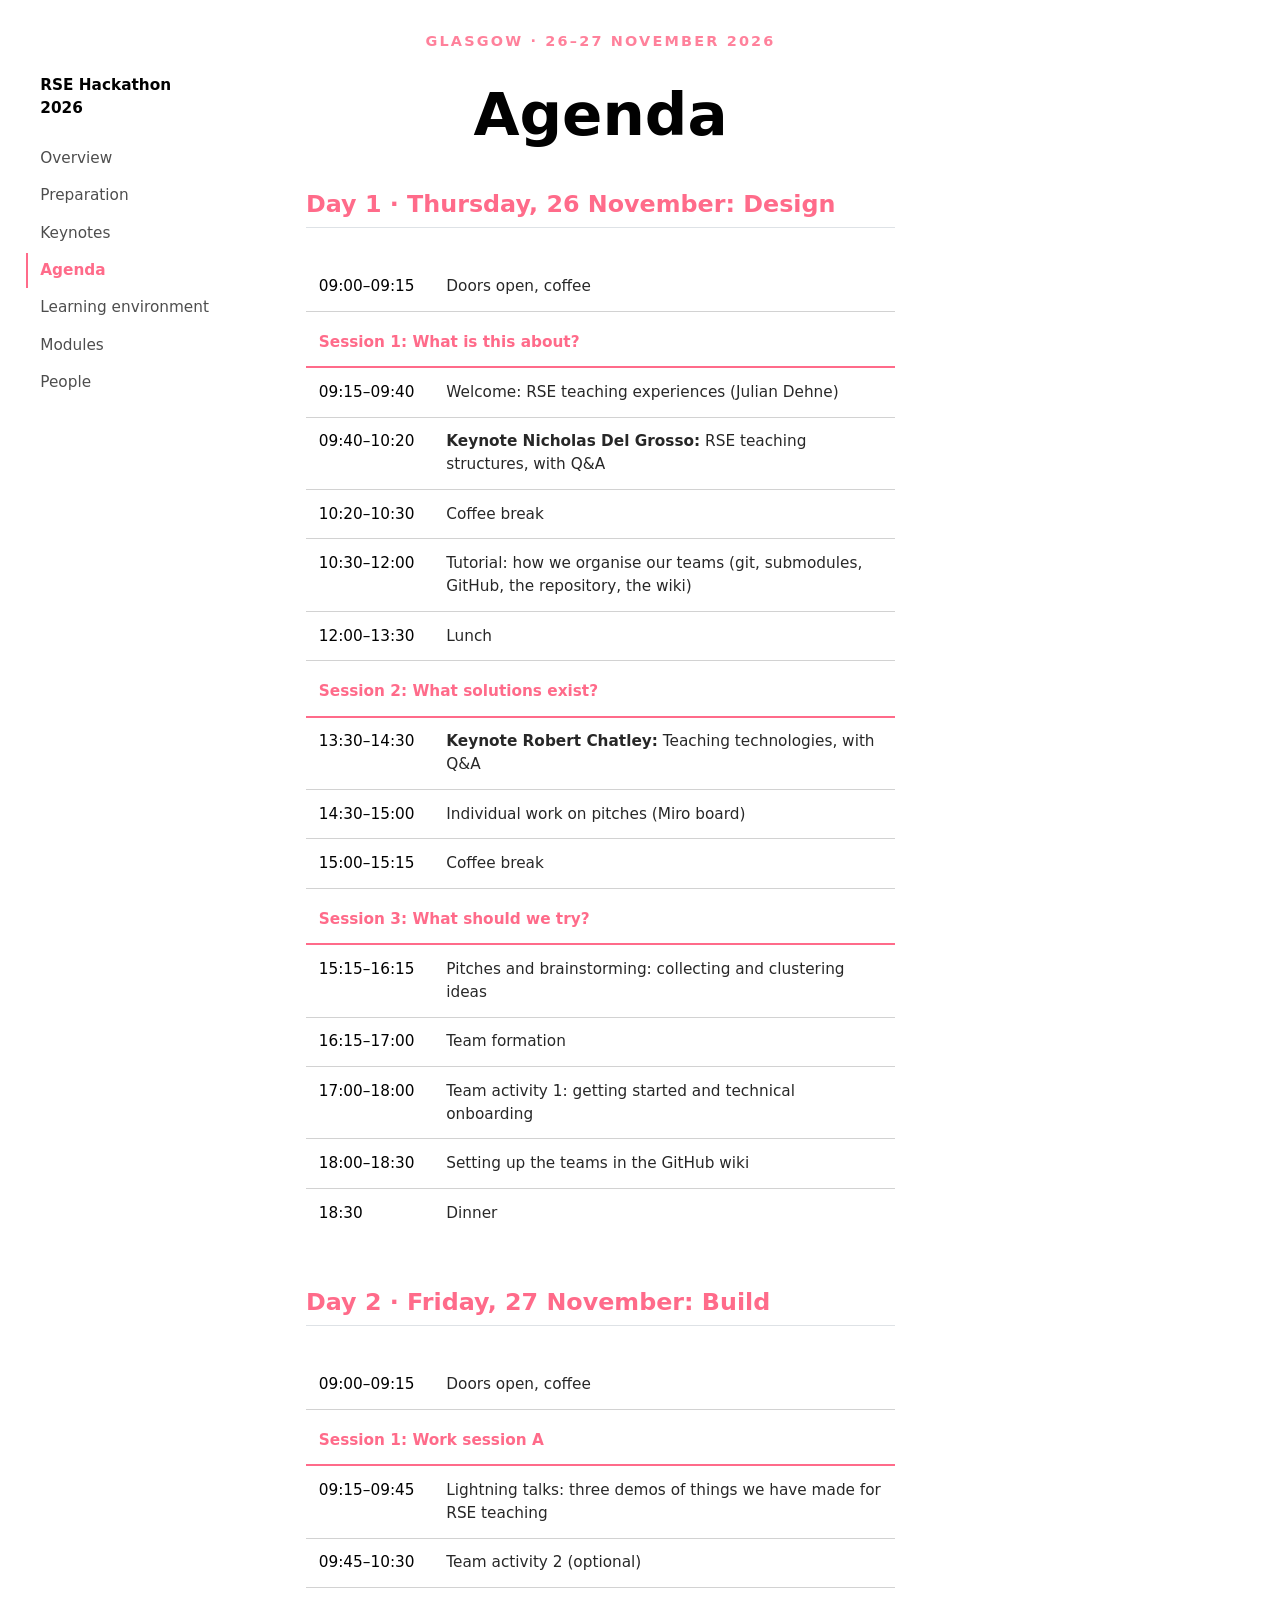
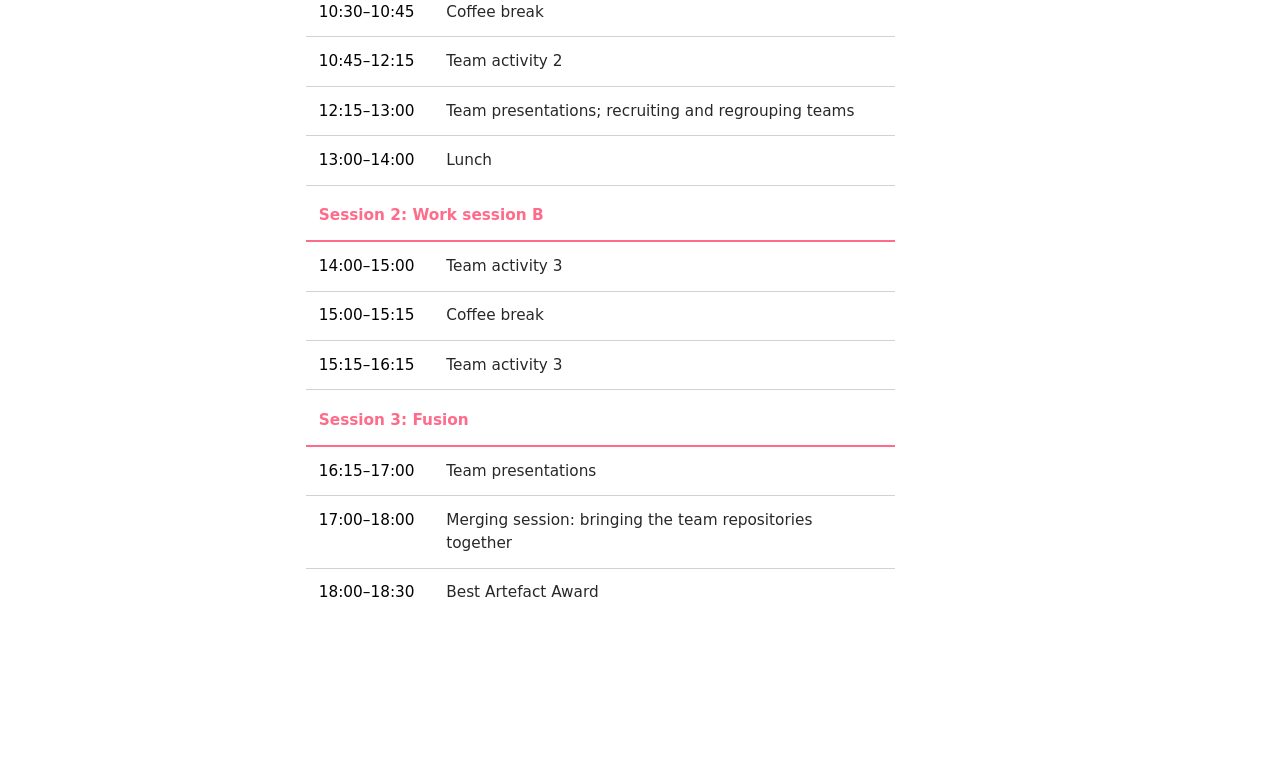
==== agenda.html @ 1d76c352 "Built site for gh-pages" ====
<!DOCTYPE html>
<html xmlns="http://www.w3.org/1999/xhtml" lang="en" xml:lang="en"><head>

<meta charset="utf-8">
<meta name="generator" content="quarto-1.10.19">

<meta name="viewport" content="width=device-width, initial-scale=1.0, user-scalable=yes">


<title>Agenda · RSE Hackathon 2026 – RSE Hackathon 2026</title>
<style>
/* Default styles provided by pandoc.
** See https://pandoc.org/MANUAL.html#variables-for-html for config info.
*/
span.smallcaps{font-variant: small-caps;}
div.columns{display: flex; gap: 1.5em;}
div.column{flex: auto;}
@media screen {
div.columns{gap: min(4vw, 1.5em);}
div.column{overflow-x: auto;}
}
div.hanging-indent{margin-left: 1.5em; text-indent: -1.5em;}
ul.task-list{list-style: none;}
ul.task-list li input[type="checkbox"] {
  width: 0.8em;
  margin: 0 0.8em 0.2em -1em; /* quarto-specific, see https://github.com/quarto-dev/quarto-cli/issues/4556 */ 
  vertical-align: middle;
}
</style>


<script src="site_libs/quarto-nav/quarto-nav.js"></script>
<script src="site_libs/clipboard/clipboard.min.js"></script>
<script src="site_libs/quarto-search/autocomplete.umd.js"></script>
<script src="site_libs/quarto-search/fuse.min.js"></script>
<script src="site_libs/quarto-search/quarto-search.js"></script>
<meta name="quarto:offset" content="./">
<script src="site_libs/quarto-html/quarto.js" type="module"></script>
<script src="site_libs/quarto-html/tabsets/tabsets.js" type="module"></script>
<script src="site_libs/quarto-html/popper.min.js"></script>
<script src="site_libs/quarto-html/tippy.umd.min.js"></script>
<script src="site_libs/quarto-html/anchor.min.js"></script>
<link href="site_libs/quarto-html/tippy.css" rel="stylesheet">
<link href="site_libs/quarto-html/quarto-syntax-highlighting-bf27225e3a48a9273f3daa8f8e829971.css" rel="stylesheet" id="quarto-text-highlighting-styles">
<script src="site_libs/bootstrap/bootstrap.min.js"></script>
<link href="site_libs/bootstrap/bootstrap-icons.css" rel="stylesheet">
<link href="site_libs/bootstrap/bootstrap-1c7f15872f7267dc4257825e3ec7c3ca.min.css" rel="stylesheet" append-hash="true" id="quarto-bootstrap" data-mode="light">
<script id="quarto-search-options" type="application/json">{
  "location": "sidebar",
  "copy-button": false,
  "collapse-after": 3,
  "panel-placement": "start",
  "type": "textbox",
  "limit": 50,
  "keyboard-shortcut": [
    "f",
    "/",
    "s"
  ],
  "show-item-context": false,
  "language": {
    "search-no-results-text": "No results",
    "search-matching-documents-text": "matching documents",
    "search-copy-link-title": "Copy link to search",
    "search-hide-matches-text": "Hide additional matches",
    "search-more-match-text": "more match in this document",
    "search-more-matches-text": "more matches in this document",
    "search-clear-button-title": "Clear",
    "search-text-placeholder": "",
    "search-detached-cancel-button-title": "Cancel",
    "search-submit-button-title": "Submit",
    "search-label": "Search"
  }
}</script>


</head>

<body class="quarto-light">

<div id="quarto-search-results"></div>
<!-- content -->
<div id="quarto-content" class="quarto-container page-columns page-rows-contents page-layout-full">
<!-- sidebar -->
<!-- margin-sidebar -->
    
<!-- main -->
<main class="content column-page" id="quarto-document-content"><header id="title-block-header" class="quarto-title-block"></header>
<nav class="site-nav" aria-label="Site">
  <a class="site-nav-title" href="index.html">RSE Hackathon 2026</a>
  <a href="index.html">Overview</a>
  <a href="preparation.html">Preparation</a>
  <a href="keynotes.html">Keynotes</a>
  <a href="agenda.html">Agenda</a>
  <a href="learning-environment.html">Learning environment</a>
  <a href="modules.html">Modules</a>
  <a href="contacts.html">People</a>
</nav>
<script>
(function () {
  var page = location.pathname.split('/').pop() || 'index.html';
  document.querySelectorAll('.site-nav a:not(.site-nav-title)').forEach(function (a) {
    if (a.getAttribute('href') === page) a.setAttribute('aria-current', 'page');
  });
})();
</script>




<div class="hero">
<div class="hero-top">
<p><span class="eyebrow">Glasgow · 26–27 November 2026</span></p>
<section id="agenda" class="level1">
<h1>Agenda</h1>
</section>
</div>
<div class="hero-body">
<section id="day-1-thursday-26-november-design" class="level2">
<h2 class="anchored" data-anchor-id="day-1-thursday-26-november-design">Day 1 · Thursday, 26 November: Design</h2>
<div class="landscape agenda">
<table>
<tbody><tr>
<td>
09:00–09:15
</td>
<td>
Doors open, coffee
</td>
</tr>
<tr class="session">
<td colspan="2">
Session 1: What is this about?
</td>
</tr>
<tr>
<td>
09:15–09:40
</td>
<td>
Welcome: RSE teaching experiences (Julian Dehne)
</td>
</tr>
<tr>
<td>
09:40–10:20
</td>
<td>
<strong>Keynote Nicholas Del Grosso:</strong> RSE teaching structures, with Q&amp;A
</td>
</tr>
<tr>
<td>
10:20–10:30
</td>
<td>
Coffee break
</td>
</tr>
<tr>
<td>
10:30–12:00
</td>
<td>
Tutorial: how we organise our teams (git, submodules, GitHub, the repository, the wiki)
</td>
</tr>
<tr>
<td>
12:00–13:30
</td>
<td>
Lunch
</td>
</tr>
<tr class="session">
<td colspan="2">
Session 2: What solutions exist?
</td>
</tr>
<tr>
<td>
13:30–14:30
</td>
<td>
<strong>Keynote Robert Chatley:</strong> Teaching technologies, with Q&amp;A
</td>
</tr>
<tr>
<td>
14:30–15:00
</td>
<td>
Individual work on pitches (Miro board)
</td>
</tr>
<tr>
<td>
15:00–15:15
</td>
<td>
Coffee break
</td>
</tr>
<tr class="session">
<td colspan="2">
Session 3: What should we try?
</td>
</tr>
<tr>
<td>
15:15–16:15
</td>
<td>
Pitches and brainstorming: collecting and clustering ideas
</td>
</tr>
<tr>
<td>
16:15–17:00
</td>
<td>
Team formation
</td>
</tr>
<tr>
<td>
17:00–18:00
</td>
<td>
Team activity 1: getting started and technical onboarding
</td>
</tr>
<tr>
<td>
18:00–18:30
</td>
<td>
Setting up the teams in the GitHub wiki
</td>
</tr>
<tr>
<td>
18:30
</td>
<td>
Dinner
</td>
</tr>
</tbody></table>
</div>
</section>
<section id="day-2-friday-27-november-build" class="level2">
<h2 class="anchored" data-anchor-id="day-2-friday-27-november-build">Day 2 · Friday, 27 November: Build</h2>
<div class="landscape agenda">
<table>
<tbody><tr>
<td>
09:00–09:15
</td>
<td>
Doors open, coffee
</td>
</tr>
<tr class="session">
<td colspan="2">
Session 1: Work session A
</td>
</tr>
<tr>
<td>
09:15–09:45
</td>
<td>
Lightning talks: three demos of things we have made for RSE teaching
</td>
</tr>
<tr>
<td>
09:45–10:30
</td>
<td>
Team activity 2 (optional)
</td>
</tr>
<tr>
<td>
10:30–10:45
</td>
<td>
Coffee break
</td>
</tr>
<tr>
<td>
10:45–12:15
</td>
<td>
Team activity 2
</td>
</tr>
<tr>
<td>
12:15–13:00
</td>
<td>
Team presentations; recruiting and regrouping teams
</td>
</tr>
<tr>
<td>
13:00–14:00
</td>
<td>
Lunch
</td>
</tr>
<tr class="session">
<td colspan="2">
Session 2: Work session B
</td>
</tr>
<tr>
<td>
14:00–15:00
</td>
<td>
Team activity 3
</td>
</tr>
<tr>
<td>
15:00–15:15
</td>
<td>
Coffee break
</td>
</tr>
<tr>
<td>
15:15–16:15
</td>
<td>
Team activity 3
</td>
</tr>
<tr class="session">
<td colspan="2">
Session 3: Fusion
</td>
</tr>
<tr>
<td>
16:15–17:00
</td>
<td>
Team presentations
</td>
</tr>
<tr>
<td>
17:00–18:00
</td>
<td>
Merging session: bringing the team repositories together
</td>
</tr>
<tr>
<td>
18:00–18:30
</td>
<td>
Best Artefact Award
</td>
</tr>
</tbody></table>
</div>
</section>
</div>
</div>



</main> <!-- /main -->
<script id="quarto-html-after-body" type="application/javascript">
  window.document.addEventListener("DOMContentLoaded", function (event) {
    const icon = "";
    const anchorJS = new window.AnchorJS();
    anchorJS.options = {
      placement: 'right',
      icon: icon
    };
    anchorJS.add('.anchored');
    const isCodeAnnotation = (el) => {
      for (const clz of el.classList) {
        if (clz.startsWith('code-annotation-')) {                     
          return true;
        }
      }
      return false;
    }
    const onCopySuccess = function(e) {
      // button target
      const button = e.trigger;
      // don't keep focus
      button.blur();
      // flash "checked"
      button.classList.add('code-copy-button-checked');
      var currentTitle = button.getAttribute("title");
      button.setAttribute("title", "Copied!");
      let tooltip;
      if (window.bootstrap) {
        button.setAttribute("data-bs-toggle", "tooltip");
        button.setAttribute("data-bs-placement", "left");
        button.setAttribute("data-bs-title", "Copied!");
        tooltip = new bootstrap.Tooltip(button, 
          { trigger: "manual", 
            customClass: "code-copy-button-tooltip",
            offset: [0, -8]});
        tooltip.show();    
      }
      setTimeout(function() {
        if (tooltip) {
          tooltip.hide();
          button.removeAttribute("data-bs-title");
          button.removeAttribute("data-bs-toggle");
          button.removeAttribute("data-bs-placement");
        }
        button.setAttribute("title", currentTitle);
        button.classList.remove('code-copy-button-checked');
      }, 1000);
      // clear code selection
      e.clearSelection();
    }
    const getTextToCopy = function(trigger) {
      const outerScaffold = trigger.parentElement.cloneNode(true);
      const codeEl = outerScaffold.querySelector('code');
      for (const childEl of codeEl.children) {
        if (isCodeAnnotation(childEl)) {
          childEl.remove();
        }
      }
      return codeEl.innerText;
    }
    const clipboard = new window.ClipboardJS('.code-copy-button:not([data-in-quarto-modal])', {
      text: getTextToCopy
    });
    clipboard.on('success', onCopySuccess);
    if (window.document.getElementById('quarto-embedded-source-code-modal')) {
      const clipboardModal = new window.ClipboardJS('.code-copy-button[data-in-quarto-modal]', {
        text: getTextToCopy,
        container: window.document.getElementById('quarto-embedded-source-code-modal')
      });
      clipboardModal.on('success', onCopySuccess);
    }
      var localhostRegex = new RegExp(/^(?:http|https):\/\/localhost\:?[0-9]*\//);
      var mailtoRegex = new RegExp(/^mailto:/);
        var filterRegex = new RegExp("https:\/\/personalhel\.github\.io\/RSE-hackathon\/");
      var isInternal = (href) => {
          return filterRegex.test(href) || localhostRegex.test(href) || mailtoRegex.test(href);
      }
      // Inspect non-navigation links and adorn them if external
     var links = window.document.querySelectorAll('a[href]:not(.nav-link):not(.navbar-brand):not(.toc-action):not(.sidebar-link):not(.sidebar-item-toggle):not(.pagination-link):not(.no-external):not([aria-hidden]):not(.dropdown-item):not(.quarto-navigation-tool):not(.about-link)');
      for (var i=0; i<links.length; i++) {
        const link = links[i];
        if (!isInternal(link.href)) {
          // undo the damage that might have been done by quarto-nav.js in the case of
          // links that we want to consider external
          if (link.dataset.originalHref !== undefined) {
            link.href = link.dataset.originalHref;
          }
        }
      }
    function tippyHover(el, contentFn, onTriggerFn, onUntriggerFn) {
      const config = {
        allowHTML: true,
        maxWidth: 500,
        delay: 100,
        arrow: false,
        appendTo: function(el) {
            return el.parentElement;
        },
        interactive: true,
        interactiveBorder: 10,
        theme: 'quarto',
        placement: 'bottom-start',
      };
      if (contentFn) {
        config.content = contentFn;
      }
      if (onTriggerFn) {
        config.onTrigger = onTriggerFn;
      }
      if (onUntriggerFn) {
        config.onUntrigger = onUntriggerFn;
      }
      window.tippy(el, config); 
    }
    const noterefs = window.document.querySelectorAll('a[role="doc-noteref"]');
    for (var i=0; i<noterefs.length; i++) {
      const ref = noterefs[i];
      tippyHover(ref, function() {
        // use id or data attribute instead here
        let href = ref.getAttribute('data-footnote-href') || ref.getAttribute('href');
        try { href = new URL(href).hash; } catch {}
        const id = href.replace(/^#\/?/, "");
        const note = window.document.getElementById(id);
        if (note) {
          return note.innerHTML;
        } else {
          return "";
        }
      });
    }
    const xrefs = window.document.querySelectorAll('a.quarto-xref');
    const processXRef = (id, note) => {
      // Strip column container classes
      const stripColumnClz = (el) => {
        el.classList.remove("page-full", "page-columns");
        if (el.children) {
          for (const child of el.children) {
            stripColumnClz(child);
          }
        }
      }
      stripColumnClz(note)
      if (id === null || id.startsWith('sec-')) {
        // Special case sections, only their first couple elements
        const container = document.createElement("div");
        if (note.children && note.children.length > 2) {
          container.appendChild(note.children[0].cloneNode(true));
          for (let i = 1; i < note.children.length; i++) {
            const child = note.children[i];
            if (child.tagName === "P" && child.innerText === "") {
              continue;
            } else {
              container.appendChild(child.cloneNode(true));
              break;
            }
          }
          if (window.Quarto?.typesetMath) {
            window.Quarto.typesetMath(container);
          }
          return container.innerHTML
        } else {
          if (window.Quarto?.typesetMath) {
            window.Quarto.typesetMath(note);
          }
          return note.innerHTML;
        }
      } else {
        // Remove any anchor links if they are present
        const anchorLink = note.querySelector('a.anchorjs-link');
        if (anchorLink) {
          anchorLink.remove();
        }
        if (window.Quarto?.typesetMath) {
          window.Quarto.typesetMath(note);
        }
        if (note.classList.contains("callout")) {
          return note.outerHTML;
        } else {
          return note.innerHTML;
        }
      }
    }
    for (var i=0; i<xrefs.length; i++) {
      const xref = xrefs[i];
      tippyHover(xref, undefined, function(instance) {
        instance.disable();
        let url = xref.getAttribute('href');
        let hash = undefined; 
        if (url.startsWith('#')) {
          hash = url;
        } else {
          try { hash = new URL(url).hash; } catch {}
        }
        if (hash) {
          const id = hash.replace(/^#\/?/, "");
          const note = window.document.getElementById(id);
          if (note !== null) {
            try {
              const html = processXRef(id, note.cloneNode(true));
              instance.setContent(html);
            } finally {
              instance.enable();
              instance.show();
            }
          } else {
            // See if we can fetch this
            fetch(url.split('#')[0])
            .then(res => res.text())
            .then(html => {
              const parser = new DOMParser();
              const htmlDoc = parser.parseFromString(html, "text/html");
              const note = htmlDoc.getElementById(id);
              if (note !== null) {
                const html = processXRef(id, note);
                instance.setContent(html);
              } 
            }).finally(() => {
              instance.enable();
              instance.show();
            });
          }
        } else {
          // See if we can fetch a full url (with no hash to target)
          // This is a special case and we should probably do some content thinning / targeting
          fetch(url)
          .then(res => res.text())
          .then(html => {
            const parser = new DOMParser();
            const htmlDoc = parser.parseFromString(html, "text/html");
            const note = htmlDoc.querySelector('main.content');
            if (note !== null) {
              // This should only happen for chapter cross references
              // (since there is no id in the URL)
              // remove the first header
              if (note.children.length > 0 && note.children[0].tagName === "HEADER") {
                note.children[0].remove();
              }
              const html = processXRef(null, note);
              instance.setContent(html);
            } 
          }).finally(() => {
            instance.enable();
            instance.show();
          });
        }
      }, function(instance) {
      });
    }
        let selectedAnnoteEl;
        const selectorForAnnotation = ( cell, annotation) => {
          let cellAttr = 'data-code-cell="' + cell + '"';
          let lineAttr = 'data-code-annotation="' +  annotation + '"';
          const selector = 'span[' + cellAttr + '][' + lineAttr + ']';
          return selector;
        }
        const selectCodeLines = (annoteEl) => {
          const doc = window.document;
          const targetCell = annoteEl.getAttribute("data-target-cell");
          const targetAnnotation = annoteEl.getAttribute("data-target-annotation");
          const annoteSpan = window.document.querySelector(selectorForAnnotation(targetCell, targetAnnotation));
          const lines = annoteSpan.getAttribute("data-code-lines").split(",");
          const lineIds = lines.map((line) => {
            return targetCell + "-" + line;
          })
          let top = null;
          let height = null;
          let parent = null;
          if (lineIds.length > 0) {
              //compute the position of the single el (top and bottom and make a div)
              const el = window.document.getElementById(lineIds[0]);
              top = el.offsetTop;
              height = el.offsetHeight;
              parent = el.parentElement.parentElement;
            if (lineIds.length > 1) {
              const lastEl = window.document.getElementById(lineIds[lineIds.length - 1]);
              const bottom = lastEl.offsetTop + lastEl.offsetHeight;
              height = bottom - top;
            }
            if (top !== null && height !== null && parent !== null) {
              // cook up a div (if necessary) and position it 
              let div = window.document.getElementById("code-annotation-line-highlight");
              if (div === null) {
                div = window.document.createElement("div");
                div.setAttribute("id", "code-annotation-line-highlight");
                div.style.position = 'absolute';
                parent.appendChild(div);
              }
              div.style.top = top - 2 + "px";
              div.style.height = height + 4 + "px";
              div.style.left = 0;
              let gutterDiv = window.document.getElementById("code-annotation-line-highlight-gutter");
              if (gutterDiv === null) {
                gutterDiv = window.document.createElement("div");
                gutterDiv.setAttribute("id", "code-annotation-line-highlight-gutter");
                gutterDiv.style.position = 'absolute';
                const codeCell = window.document.getElementById(targetCell);
                const gutter = codeCell.querySelector('.code-annotation-gutter');
                gutter.appendChild(gutterDiv);
              }
              gutterDiv.style.top = top - 2 + "px";
              gutterDiv.style.height = height + 4 + "px";
            }
            selectedAnnoteEl = annoteEl;
          }
        };
        const unselectCodeLines = () => {
          const elementsIds = ["code-annotation-line-highlight", "code-annotation-line-highlight-gutter"];
          elementsIds.forEach((elId) => {
            const div = window.document.getElementById(elId);
            if (div) {
              div.remove();
            }
          });
          selectedAnnoteEl = undefined;
        };
          // Handle positioning of the toggle
      window.addEventListener(
        "resize",
        throttle(() => {
          elRect = undefined;
          if (selectedAnnoteEl) {
            selectCodeLines(selectedAnnoteEl);
          }
        }, 10)
      );
      function throttle(fn, ms) {
      let throttle = false;
      let timer;
        return (...args) => {
          if(!throttle) { // first call gets through
              fn.apply(this, args);
              throttle = true;
          } else { // all the others get throttled
              if(timer) clearTimeout(timer); // cancel #2
              timer = setTimeout(() => {
                fn.apply(this, args);
                timer = throttle = false;
              }, ms);
          }
        };
      }
        // Attach click handler to the DT
        const annoteDls = window.document.querySelectorAll('dt[data-target-cell]');
        for (const annoteDlNode of annoteDls) {
          annoteDlNode.addEventListener('click', (event) => {
            const clickedEl = event.target;
            if (clickedEl !== selectedAnnoteEl) {
              unselectCodeLines();
              const activeEl = window.document.querySelector('dt[data-target-cell].code-annotation-active');
              if (activeEl) {
                activeEl.classList.remove('code-annotation-active');
              }
              selectCodeLines(clickedEl);
              clickedEl.classList.add('code-annotation-active');
            } else {
              // Unselect the line
              unselectCodeLines();
              clickedEl.classList.remove('code-annotation-active');
            }
          });
        }
    const findCites = (el) => {
      const parentEl = el.parentElement;
      if (parentEl) {
        const cites = parentEl.dataset.cites;
        if (cites) {
          return {
            el,
            cites: cites.split(' ')
          };
        } else {
          return findCites(el.parentElement)
        }
      } else {
        return undefined;
      }
    };
    var bibliorefs = window.document.querySelectorAll('a[role="doc-biblioref"]');
    for (var i=0; i<bibliorefs.length; i++) {
      const ref = bibliorefs[i];
      const citeInfo = findCites(ref);
      if (citeInfo) {
        tippyHover(citeInfo.el, function() {
          var popup = window.document.createElement('div');
          citeInfo.cites.forEach(function(cite) {
            var citeDiv = window.document.createElement('div');
            citeDiv.classList.add('hanging-indent');
            citeDiv.classList.add('csl-entry');
            var biblioDiv = window.document.getElementById('ref-' + cite);
            if (biblioDiv) {
              citeDiv.innerHTML = biblioDiv.innerHTML;
            }
            popup.appendChild(citeDiv);
          });
          return popup.innerHTML;
        });
      }
    }
  });
  </script>
</div> <!-- /content -->




</body></html>
---- site_libs/quarto-html/tippy.css ----
.tippy-box[data-animation=fade][data-state=hidden]{opacity:0}[data-tippy-root]{max-width:calc(100vw - 10px)}.tippy-box{position:relative;background-color:#333;color:#fff;border-radius:4px;font-size:14px;line-height:1.4;white-space:normal;outline:0;transition-property:transform,visibility,opacity}.tippy-box[data-placement^=top]>.tippy-arrow{bottom:0}.tippy-box[data-placement^=top]>.tippy-arrow:before{bottom:-7px;left:0;border-width:8px 8px 0;border-top-color:initial;transform-origin:center top}.tippy-box[data-placement^=bottom]>.tippy-arrow{top:0}.tippy-box[data-placement^=bottom]>.tippy-arrow:before{top:-7px;left:0;border-width:0 8px 8px;border-bottom-color:initial;transform-origin:center bottom}.tippy-box[data-placement^=left]>.tippy-arrow{right:0}.tippy-box[data-placement^=left]>.tippy-arrow:before{border-width:8px 0 8px 8px;border-left-color:initial;right:-7px;transform-origin:center left}.tippy-box[data-placement^=right]>.tippy-arrow{left:0}.tippy-box[data-placement^=right]>.tippy-arrow:before{left:-7px;border-width:8px 8px 8px 0;border-right-color:initial;transform-origin:center right}.tippy-box[data-inertia][data-state=visible]{transition-timing-function:cubic-bezier(.54,1.5,.38,1.11)}.tippy-arrow{width:16px;height:16px;color:#333}.tippy-arrow:before{content:"";position:absolute;border-color:transparent;border-style:solid}.tippy-content{position:relative;padding:5px 9px;z-index:1}
---- site_libs/quarto-html/quarto-syntax-highlighting-bf27225e3a48a9273f3daa8f8e829971.css ----
/* quarto syntax highlight colors */
:root {
  --quarto-hl-ot-color: #003B4F;
  --quarto-hl-at-color: #657422;
  --quarto-hl-ss-color: #20794D;
  --quarto-hl-an-color: #5E5E5E;
  --quarto-hl-fu-color: #4758AB;
  --quarto-hl-st-color: #20794D;
  --quarto-hl-cf-color: #003B4F;
  --quarto-hl-op-color: #5E5E5E;
  --quarto-hl-er-color: #AD0000;
  --quarto-hl-bn-color: #AD0000;
  --quarto-hl-al-color: #AD0000;
  --quarto-hl-va-color: #111111;
  --quarto-hl-bu-color: inherit;
  --quarto-hl-ex-color: inherit;
  --quarto-hl-pp-color: #AD0000;
  --quarto-hl-in-color: #5E5E5E;
  --quarto-hl-vs-color: #20794D;
  --quarto-hl-wa-color: #5E5E5E;
  --quarto-hl-do-color: #5E5E5E;
  --quarto-hl-im-color: #00769E;
  --quarto-hl-ch-color: #20794D;
  --quarto-hl-dt-color: #AD0000;
  --quarto-hl-fl-color: #AD0000;
  --quarto-hl-co-color: #5E5E5E;
  --quarto-hl-cv-color: #5E5E5E;
  --quarto-hl-cn-color: #8f5902;
  --quarto-hl-sc-color: #5E5E5E;
  --quarto-hl-dv-color: #AD0000;
  --quarto-hl-kw-color: #003B4F;
}

/* other quarto variables */
:root {
  --quarto-font-monospace: SFMono-Regular, Menlo, Monaco, Consolas, "Liberation Mono", "Courier New", monospace;
}

/* syntax highlight based on Pandoc's rules */
pre > code.sourceCode > span {
  color: #003B4F;
}

code.sourceCode > span {
  color: #003B4F;
}

div.sourceCode,
div.sourceCode pre.sourceCode {
  color: #003B4F;
}

/* Normal */
code span {
  color: #003B4F;
}

/* Alert */
code span.al {
  color: #AD0000;
  font-style: inherit;
}

/* Annotation */
code span.an {
  color: #5E5E5E;
  font-style: inherit;
}

/* Attribute */
code span.at {
  color: #657422;
  font-style: inherit;
}

/* BaseN */
code span.bn {
  color: #AD0000;
  font-style: inherit;
}

/* BuiltIn */
code span.bu {
  font-style: inherit;
}

/* ControlFlow */
code span.cf {
  color: #003B4F;
  font-weight: bold;
  font-style: inherit;
}

/* Char */
code span.ch {
  color: #20794D;
  font-style: inherit;
}

/* Constant */
code span.cn {
  color: #8f5902;
  font-style: inherit;
}

/* Comment */
code span.co {
  color: #5E5E5E;
  font-style: inherit;
}

/* CommentVar */
code span.cv {
  color: #5E5E5E;
  font-style: italic;
}

/* Documentation */
code span.do {
  color: #5E5E5E;
  font-style: italic;
}

/* DataType */
code span.dt {
  color: #AD0000;
  font-style: inherit;
}

/* DecVal */
code span.dv {
  color: #AD0000;
  font-style: inherit;
}

/* Error */
code span.er {
  color: #AD0000;
  font-style: inherit;
}

/* Extension */
code span.ex {
  font-style: inherit;
}

/* Float */
code span.fl {
  color: #AD0000;
  font-style: inherit;
}

/* Function */
code span.fu {
  color: #4758AB;
  font-style: inherit;
}

/* Import */
code span.im {
  color: #00769E;
  font-style: inherit;
}

/* Information */
code span.in {
  color: #5E5E5E;
  font-style: inherit;
}

/* Keyword */
code span.kw {
  color: #003B4F;
  font-weight: bold;
  font-style: inherit;
}

/* Operator */
code span.op {
  color: #5E5E5E;
  font-style: inherit;
}

/* Other */
code span.ot {
  color: #003B4F;
  font-style: inherit;
}

/* Preprocessor */
code span.pp {
  color: #AD0000;
  font-style: inherit;
}

/* SpecialChar */
code span.sc {
  color: #5E5E5E;
  font-style: inherit;
}

/* SpecialString */
code span.ss {
  color: #20794D;
  font-style: inherit;
}

/* String */
code span.st {
  color: #20794D;
  font-style: inherit;
}

/* Variable */
code span.va {
  color: #111111;
  font-style: inherit;
}

/* VerbatimString */
code span.vs {
  color: #20794D;
  font-style: inherit;
}

/* Warning */
code span.wa {
  color: #5E5E5E;
  font-style: italic;
}

.prevent-inlining {
  content: "</";
}

/*# sourceMappingURL=8be38f48d34c45af72792cbd699585e7.css.map */
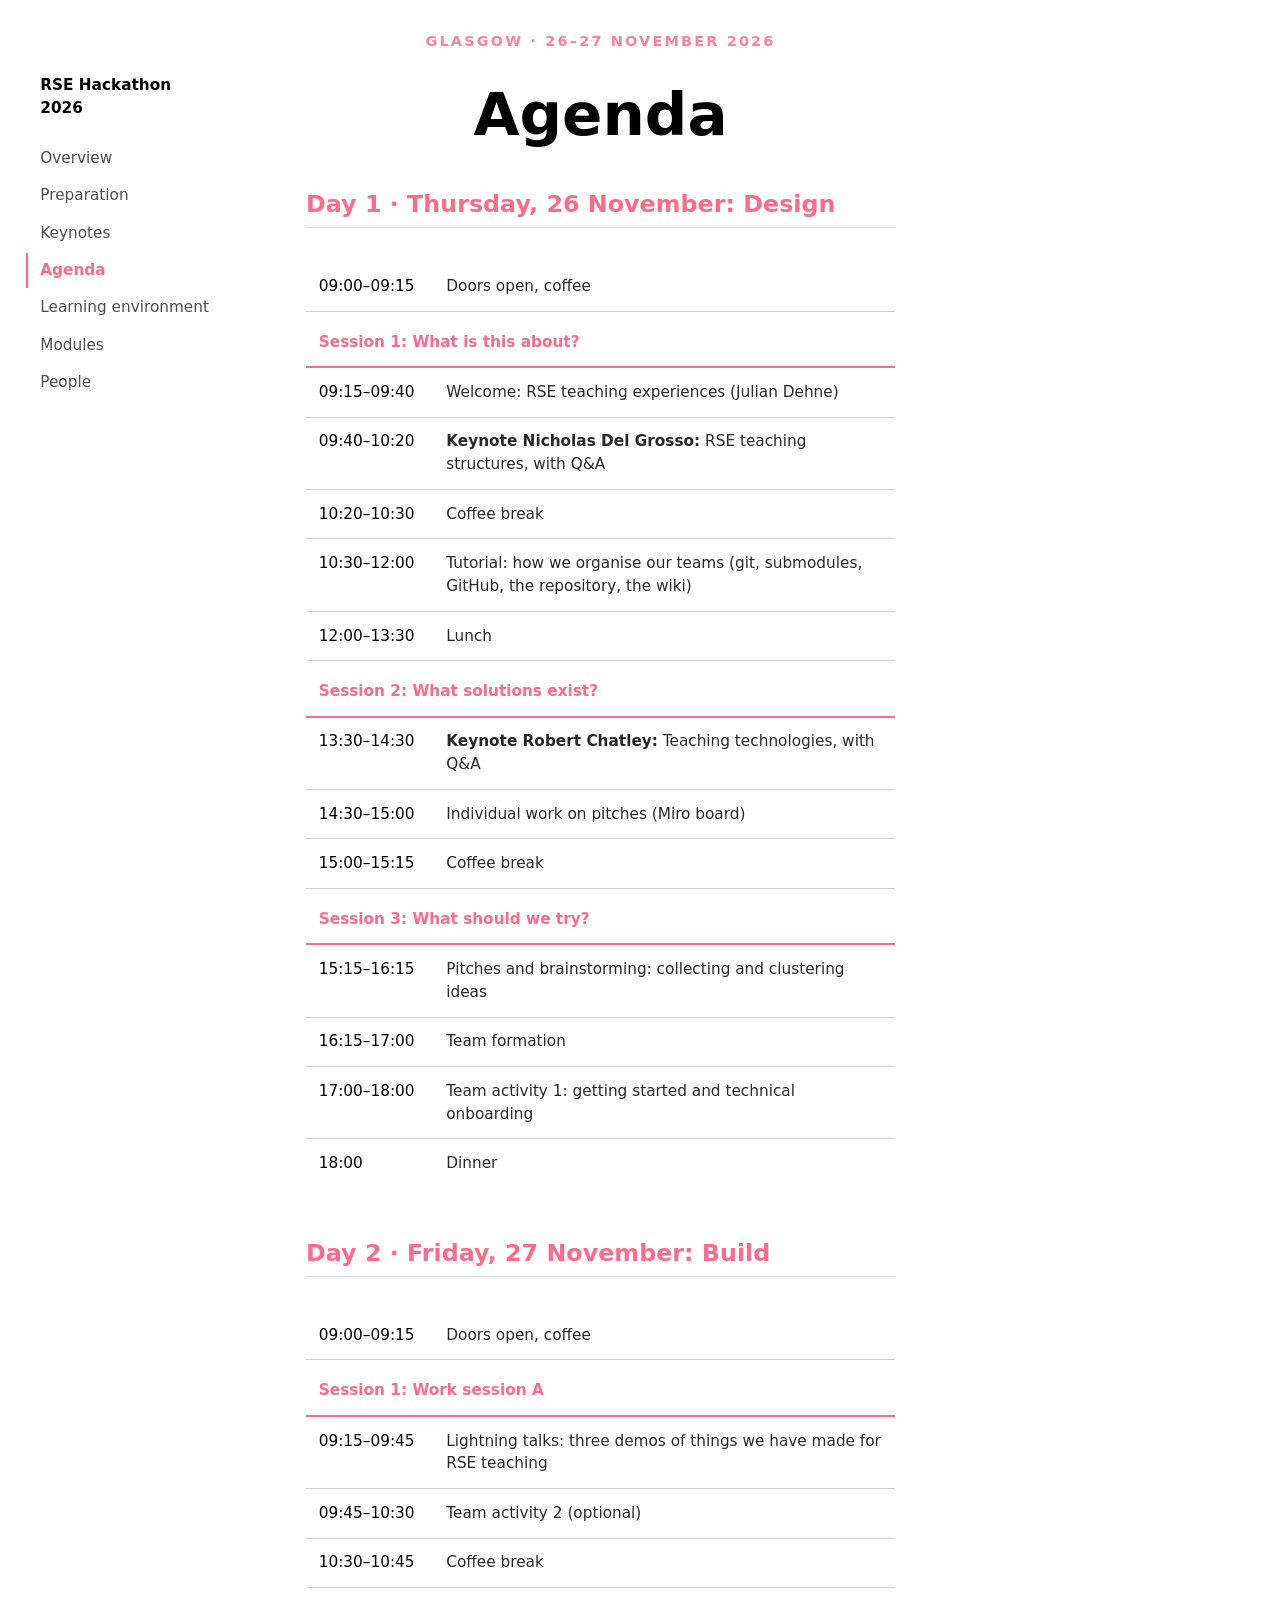
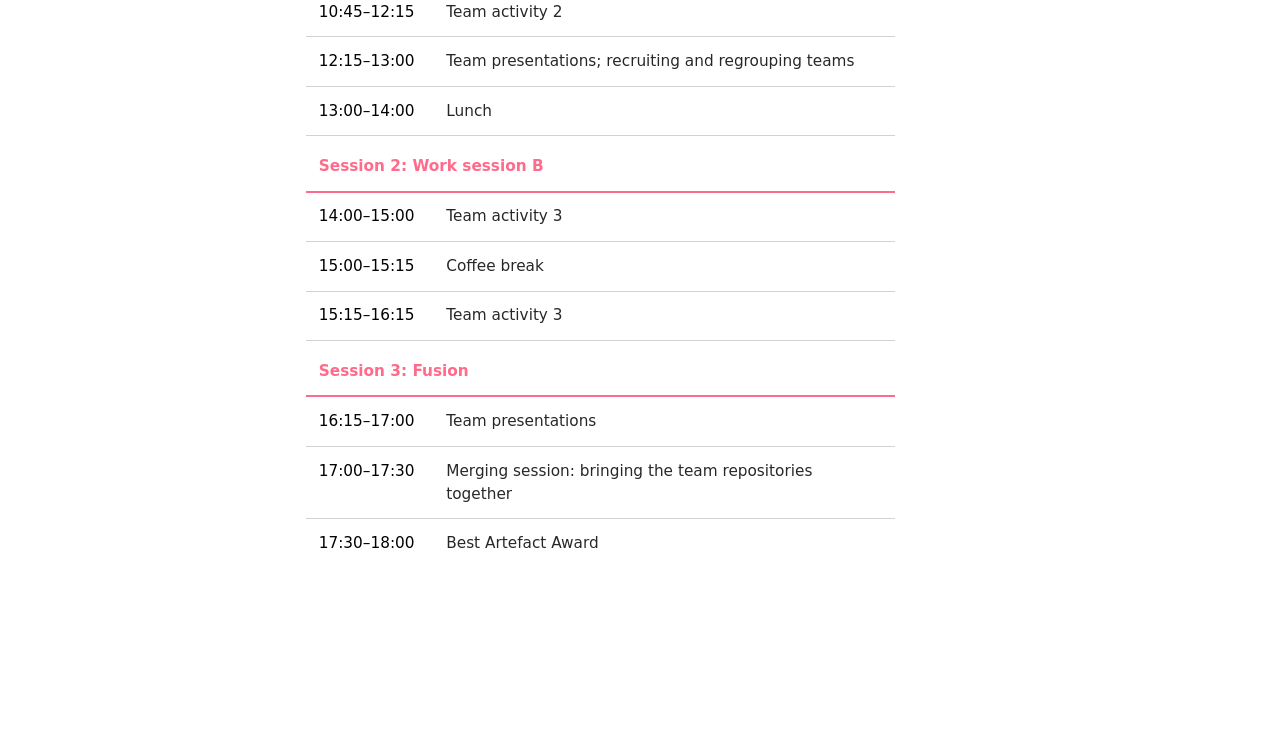
==== commit fd7d088c: "Built site for gh-pages" ====
--- a/agenda.html
+++ b/agenda.html
@@ -2,7 +2,7 @@
 <html xmlns="http://www.w3.org/1999/xhtml" lang="en" xml:lang="en"><head>
 
 <meta charset="utf-8">
-<meta name="generator" content="quarto-1.10.19">
+<meta name="generator" content="quarto-1.11.9">
 
 <meta name="viewport" content="width=device-width, initial-scale=1.0, user-scalable=yes">
 
@@ -37,14 +37,15 @@
 <meta name="quarto:offset" content="./">
 <script src="site_libs/quarto-html/quarto.js" type="module"></script>
 <script src="site_libs/quarto-html/tabsets/tabsets.js" type="module"></script>
+<script src="site_libs/quarto-html/scrollable-regions/scrollable-regions.js" type="module"></script>
 <script src="site_libs/quarto-html/popper.min.js"></script>
 <script src="site_libs/quarto-html/tippy.umd.min.js"></script>
 <script src="site_libs/quarto-html/anchor.min.js"></script>
 <link href="site_libs/quarto-html/tippy.css" rel="stylesheet">
-<link href="site_libs/quarto-html/quarto-syntax-highlighting-bf27225e3a48a9273f3daa8f8e829971.css" rel="stylesheet" id="quarto-text-highlighting-styles">
+<link href="site_libs/quarto-html/quarto-syntax-highlighting-63b5708e65d6cd79cd7618c58d0c21e7.css" rel="stylesheet" id="quarto-text-highlighting-styles">
 <script src="site_libs/bootstrap/bootstrap.min.js"></script>
 <link href="site_libs/bootstrap/bootstrap-icons.css" rel="stylesheet">
-<link href="site_libs/bootstrap/bootstrap-1c7f15872f7267dc4257825e3ec7c3ca.min.css" rel="stylesheet" append-hash="true" id="quarto-bootstrap" data-mode="light">
+<link href="site_libs/bootstrap/bootstrap-b31edfc7eb3f71ba095beb92e9e1808b.min.css" rel="stylesheet" append-hash="true" id="quarto-bootstrap" data-mode="light">
 <script id="quarto-search-options" type="application/json">{
   "location": "sidebar",
   "copy-button": false,
@@ -76,7 +77,7 @@
 
 </head>
 
-<body class="quarto-light">
+<body class="quarto-light"><a id="quarto-skip-link" class="visually-hidden-focusable" href="#quarto-document-content">Skip to main content</a>
 
 <div id="quarto-search-results"></div>
 <!-- content -->
@@ -85,7 +86,7 @@
 <!-- margin-sidebar -->
     
 <!-- main -->
-<main class="content column-page" id="quarto-document-content"><header id="title-block-header" class="quarto-title-block"></header>
+<main class="content column-page" id="quarto-document-content" tabindex="-1"><header id="title-block-header" class="quarto-title-block"></header>
 <nav class="site-nav" aria-label="Site">
   <a class="site-nav-title" href="index.html">RSE Hackathon 2026</a>
   <a href="index.html">Overview</a>
@@ -233,15 +234,7 @@
 </tr>
 <tr>
 <td>
-18:00–18:30
-</td>
-<td>
-Setting up the teams in the GitHub wiki
-</td>
-</tr>
-<tr>
-<td>
-18:30
+18:00
 </td>
 <td>
 Dinner
@@ -359,7 +352,7 @@
 </tr>
 <tr>
 <td>
-17:00–18:00
+17:00–17:30
 </td>
 <td>
 Merging session: bringing the team repositories together
@@ -367,7 +360,7 @@
 </tr>
 <tr>
 <td>
-18:00–18:30
+17:30–18:00
 </td>
 <td>
 Best Artefact Award
@@ -460,7 +453,8 @@
           return filterRegex.test(href) || localhostRegex.test(href) || mailtoRegex.test(href);
       }
       // Inspect non-navigation links and adorn them if external
-     var links = window.document.querySelectorAll('a[href]:not(.nav-link):not(.navbar-brand):not(.toc-action):not(.sidebar-link):not(.sidebar-item-toggle):not(.pagination-link):not(.no-external):not([aria-hidden]):not(.dropdown-item):not(.quarto-navigation-tool):not(.about-link)');
+      window.quartoDecorateExternalLinks = function (root) {
+     var links = (root || window.document).querySelectorAll('a[href]:not(.nav-link):not(.navbar-brand):not(.toc-action):not(.sidebar-link):not(.sidebar-item-toggle):not(.pagination-link):not(.no-external):not([aria-hidden]):not(.dropdown-item):not(.quarto-navigation-tool):not(.about-link)');
       for (var i=0; i<links.length; i++) {
         const link = links[i];
         if (!isInternal(link.href)) {
@@ -469,8 +463,69 @@
           if (link.dataset.originalHref !== undefined) {
             link.href = link.dataset.originalHref;
           }
-        }
-      }
+          if (!link.classList.contains('no-external-icon')) {
+          }
+        }
+      }
+      };
+      window.quartoDecorateExternalLinks(window.document);
+    // Esc closes the popup (WCAG 1.4.13) and focus leaving both trigger and
+    // popup closes it (WCAG 2.4.11); tippy handles neither for interactive popups.
+    const hideOnEscAndFocusOut = {
+      name: 'hideOnEscAndFocusOut',
+      defaultValue: true,
+      fn(instance) {
+        const dismiss = () => {
+          // A show scheduled by the trigger delay would otherwise reopen it
+          instance.clearDelayTimeouts();
+          instance.hide();
+        };
+        const onKeyDown = (event) => {
+          if (event.key !== 'Escape') {
+            return;
+          }
+          // Keep Esc from also reaching page handlers (e.g. reveal.js overview),
+          // except an open reveal.js slide menu, which Esc should close too.
+          // The menu handles keys only when its keyboard option is on.
+          const menuHandlesEsc = window.Reveal?.getPlugin?.('menu')?.isOpen() &&
+            window.Reveal.getConfig().menu?.keyboard !== false;
+          if (!menuHandlesEsc) {
+            event.stopPropagation();
+          }
+          if (instance.popper.contains(window.document.activeElement)) {
+            // Disabled while refocusing so the focus trigger does not reopen it
+            instance.disable();
+            instance.reference.focus();
+            instance.enable();
+          }
+          dismiss();
+        };
+        const onFocusOut = (event) => {
+          const target = event.relatedTarget;
+          if (target && !instance.reference.contains(target) &&
+              !instance.popper.contains(target)) {
+            dismiss();
+          }
+        };
+        // On the trigger too: a click trigger (code-annotations: select) has no
+        // blur handling. Attached for the instance's lifetime so leaving the
+        // trigger also cancels a show still pending on the trigger delay.
+        instance.reference.addEventListener('focusout', onFocusOut);
+        return {
+          onShow() {
+            window.document.addEventListener('keydown', onKeyDown, true);
+            instance.popper.addEventListener('focusout', onFocusOut);
+          },
+          onHide() {
+            window.document.removeEventListener('keydown', onKeyDown, true);
+            instance.popper.removeEventListener('focusout', onFocusOut);
+          },
+          onDestroy() {
+            instance.reference.removeEventListener('focusout', onFocusOut);
+          },
+        };
+      },
+    };
     function tippyHover(el, contentFn, onTriggerFn, onUntriggerFn) {
       const config = {
         allowHTML: true,
@@ -484,6 +539,7 @@
         interactiveBorder: 10,
         theme: 'quarto',
         placement: 'bottom-start',
+        plugins: [hideOnEscAndFocusOut],
       };
       if (contentFn) {
         config.content = contentFn;
@@ -646,44 +702,54 @@
           const lineIds = lines.map((line) => {
             return targetCell + "-" + line;
           })
-          let top = null;
-          let height = null;
-          let parent = null;
+          // Each band is positioned against its own containing block, which is
+          // not the offsetParent of the lines, so place it from client rects.
+          const placeBand = (band, firstEl, lastEl, codeBlock) => {
+            const container = band.offsetParent;
+            if (container === null) {
+              return;
+            }
+            const containerRect = container.getBoundingClientRect();
+            // Reveal.js scales slides with a transform, so convert client
+            // pixels back to the CSS pixels of the container.
+            const scale = containerRect.height / container.offsetHeight || 1;
+            const firstRect = firstEl.getBoundingClientRect();
+            const lastRect = lastEl.getBoundingClientRect();
+            const top = (firstRect.top - containerRect.top) / scale - container.clientTop + container.scrollTop;
+            const height = (lastRect.bottom - firstRect.top) / scale;
+            band.style.top = top - 2 + "px";
+            band.style.height = height + 4 + "px";
+            if (codeBlock) {
+              // Without the copy button wrapper, the containing block is wider
+              // than the code block, so span the code block explicitly.
+              const blockRect = codeBlock.getBoundingClientRect();
+              band.style.left = (blockRect.left - containerRect.left) / scale - container.clientLeft + container.scrollLeft + "px";
+              band.style.width = blockRect.width / scale + "px";
+            }
+          };
           if (lineIds.length > 0) {
-              //compute the position of the single el (top and bottom and make a div)
-              const el = window.document.getElementById(lineIds[0]);
-              top = el.offsetTop;
-              height = el.offsetHeight;
-              parent = el.parentElement.parentElement;
-            if (lineIds.length > 1) {
-              const lastEl = window.document.getElementById(lineIds[lineIds.length - 1]);
-              const bottom = lastEl.offsetTop + lastEl.offsetHeight;
-              height = bottom - top;
+            const el = window.document.getElementById(lineIds[0]);
+            const lastEl = window.document.getElementById(lineIds[lineIds.length - 1]);
+            const parent = el.parentElement.parentElement;
+            // cook up a div (if necessary) and position it
+            let div = window.document.getElementById("code-annotation-line-highlight");
+            if (div === null) {
+              div = window.document.createElement("div");
+              div.setAttribute("id", "code-annotation-line-highlight");
+              div.style.position = 'absolute';
+              parent.appendChild(div);
             }
-            if (top !== null && height !== null && parent !== null) {
-              // cook up a div (if necessary) and position it 
-              let div = window.document.getElementById("code-annotation-line-highlight");
-              if (div === null) {
-                div = window.document.createElement("div");
-                div.setAttribute("id", "code-annotation-line-highlight");
-                div.style.position = 'absolute';
-                parent.appendChild(div);
-              }
-              div.style.top = top - 2 + "px";
-              div.style.height = height + 4 + "px";
-              div.style.left = 0;
-              let gutterDiv = window.document.getElementById("code-annotation-line-highlight-gutter");
-              if (gutterDiv === null) {
-                gutterDiv = window.document.createElement("div");
-                gutterDiv.setAttribute("id", "code-annotation-line-highlight-gutter");
-                gutterDiv.style.position = 'absolute';
-                const codeCell = window.document.getElementById(targetCell);
-                const gutter = codeCell.querySelector('.code-annotation-gutter');
-                gutter.appendChild(gutterDiv);
-              }
-              gutterDiv.style.top = top - 2 + "px";
-              gutterDiv.style.height = height + 4 + "px";
+            placeBand(div, el, lastEl, parent.closest("div.sourceCode") || parent);
+            let gutterDiv = window.document.getElementById("code-annotation-line-highlight-gutter");
+            if (gutterDiv === null) {
+              gutterDiv = window.document.createElement("div");
+              gutterDiv.setAttribute("id", "code-annotation-line-highlight-gutter");
+              gutterDiv.style.position = 'absolute';
+              const codeCell = window.document.getElementById(targetCell);
+              const gutter = codeCell.querySelector('.code-annotation-gutter');
+              gutter.appendChild(gutterDiv);
             }
+            placeBand(gutterDiv, el, lastEl);
             selectedAnnoteEl = annoteEl;
           }
         };
@@ -782,6 +848,9 @@
     }
   });
   </script>
+  <script type="application/javascript">
+  window.quartoScrollableRegionsLabels = {"code":"Scrollable code","output":"Scrollable output"};
+  </script>
 </div> <!-- /content -->
 
 
--- a/site_libs/quarto-html/quarto-syntax-highlighting-63b5708e65d6cd79cd7618c58d0c21e7.css
+++ b/site_libs/quarto-html/quarto-syntax-highlighting-63b5708e65d6cd79cd7618c58d0c21e7.css
@@ -0,0 +1,236 @@
+/* quarto syntax highlight colors */
+:root {
+  --quarto-hl-ot-color: #003B4F;
+  --quarto-hl-at-color: #657422;
+  --quarto-hl-ss-color: #20794D;
+  --quarto-hl-an-color: #5E5E5E;
+  --quarto-hl-fu-color: #4758AB;
+  --quarto-hl-st-color: #20794D;
+  --quarto-hl-cf-color: #003B4F;
+  --quarto-hl-op-color: #5E5E5E;
+  --quarto-hl-er-color: #AD0000;
+  --quarto-hl-bn-color: #AD0000;
+  --quarto-hl-al-color: #AD0000;
+  --quarto-hl-va-color: #111111;
+  --quarto-hl-bu-color: inherit;
+  --quarto-hl-ex-color: inherit;
+  --quarto-hl-pp-color: #AD0000;
+  --quarto-hl-in-color: #5E5E5E;
+  --quarto-hl-vs-color: #20794D;
+  --quarto-hl-wa-color: #5E5E5E;
+  --quarto-hl-do-color: #5E5E5E;
+  --quarto-hl-im-color: #00769E;
+  --quarto-hl-ch-color: #20794D;
+  --quarto-hl-dt-color: #AD0000;
+  --quarto-hl-fl-color: #AD0000;
+  --quarto-hl-co-color: #5E5E5E;
+  --quarto-hl-cv-color: #5E5E5E;
+  --quarto-hl-cn-color: #8f5902;
+  --quarto-hl-sc-color: #5E5E5E;
+  --quarto-hl-dv-color: #AD0000;
+  --quarto-hl-kw-color: #003B4F;
+}
+
+/* other quarto variables */
+:root {
+  --quarto-font-monospace: SFMono-Regular, Menlo, Monaco, Consolas, "Liberation Mono", "Courier New", monospace;
+}
+
+/* syntax highlight based on Pandoc's rules */
+pre > code.sourceCode > span {
+  color: #003B4F;
+}
+
+code.sourceCode > span {
+  color: #003B4F;
+}
+
+div.sourceCode,
+div.sourceCode pre.sourceCode {
+  color: #003B4F;
+}
+
+/* Normal */
+code span {
+  color: #003B4F;
+}
+
+/* Alert */
+code span.al {
+  color: #AD0000;
+  font-style: inherit;
+}
+
+/* Annotation */
+code span.an {
+  color: #5E5E5E;
+  font-style: inherit;
+}
+
+/* Attribute */
+code span.at {
+  color: #657422;
+  font-style: inherit;
+}
+
+/* BaseN */
+code span.bn {
+  color: #AD0000;
+  font-style: inherit;
+}
+
+/* BuiltIn */
+code span.bu {
+  font-style: inherit;
+}
+
+/* ControlFlow */
+code span.cf {
+  color: #003B4F;
+  font-weight: bold;
+  font-style: inherit;
+}
+
+/* Char */
+code span.ch {
+  color: #20794D;
+  font-style: inherit;
+}
+
+/* Constant */
+code span.cn {
+  color: #8f5902;
+  font-style: inherit;
+}
+
+/* Comment */
+code span.co {
+  color: #5E5E5E;
+  font-style: inherit;
+}
+
+/* CommentVar */
+code span.cv {
+  color: #5E5E5E;
+  font-style: italic;
+}
+
+/* Documentation */
+code span.do {
+  color: #5E5E5E;
+  font-style: italic;
+}
+
+/* DataType */
+code span.dt {
+  color: #AD0000;
+  font-style: inherit;
+}
+
+/* DecVal */
+code span.dv {
+  color: #AD0000;
+  font-style: inherit;
+}
+
+/* Error */
+code span.er {
+  color: #AD0000;
+  font-style: inherit;
+}
+
+/* Extension */
+code span.ex {
+  font-style: inherit;
+}
+
+/* Float */
+code span.fl {
+  color: #AD0000;
+  font-style: inherit;
+}
+
+/* Function */
+code span.fu {
+  color: #4758AB;
+  font-style: inherit;
+}
+
+/* Import */
+code span.im {
+  color: #00769E;
+  font-style: inherit;
+}
+
+/* Information */
+code span.in {
+  color: #5E5E5E;
+  font-style: inherit;
+}
+
+/* Keyword */
+code span.kw {
+  color: #003B4F;
+  font-weight: bold;
+  font-style: inherit;
+}
+
+/* Operator */
+code span.op {
+  color: #5E5E5E;
+  font-style: inherit;
+}
+
+/* Other */
+code span.ot {
+  color: #003B4F;
+  font-style: inherit;
+}
+
+/* Preprocessor */
+code span.pp {
+  color: #AD0000;
+  font-style: inherit;
+}
+
+/* SpecialChar */
+code span.sc {
+  color: #5E5E5E;
+  font-style: inherit;
+}
+
+/* SpecialString */
+code span.ss {
+  color: #20794D;
+  font-style: inherit;
+}
+
+/* String */
+code span.st {
+  color: #20794D;
+  font-style: inherit;
+}
+
+/* Variable */
+code span.va {
+  color: #111111;
+  font-style: inherit;
+}
+
+/* VerbatimString */
+code span.vs {
+  color: #20794D;
+  font-style: inherit;
+}
+
+/* Warning */
+code span.wa {
+  color: #5E5E5E;
+  font-style: italic;
+}
+
+.prevent-inlining {
+  content: "</";
+}
+
+/*# sourceMappingURL=054cc16b9e9817627be6994582d2ffb5.css.map */
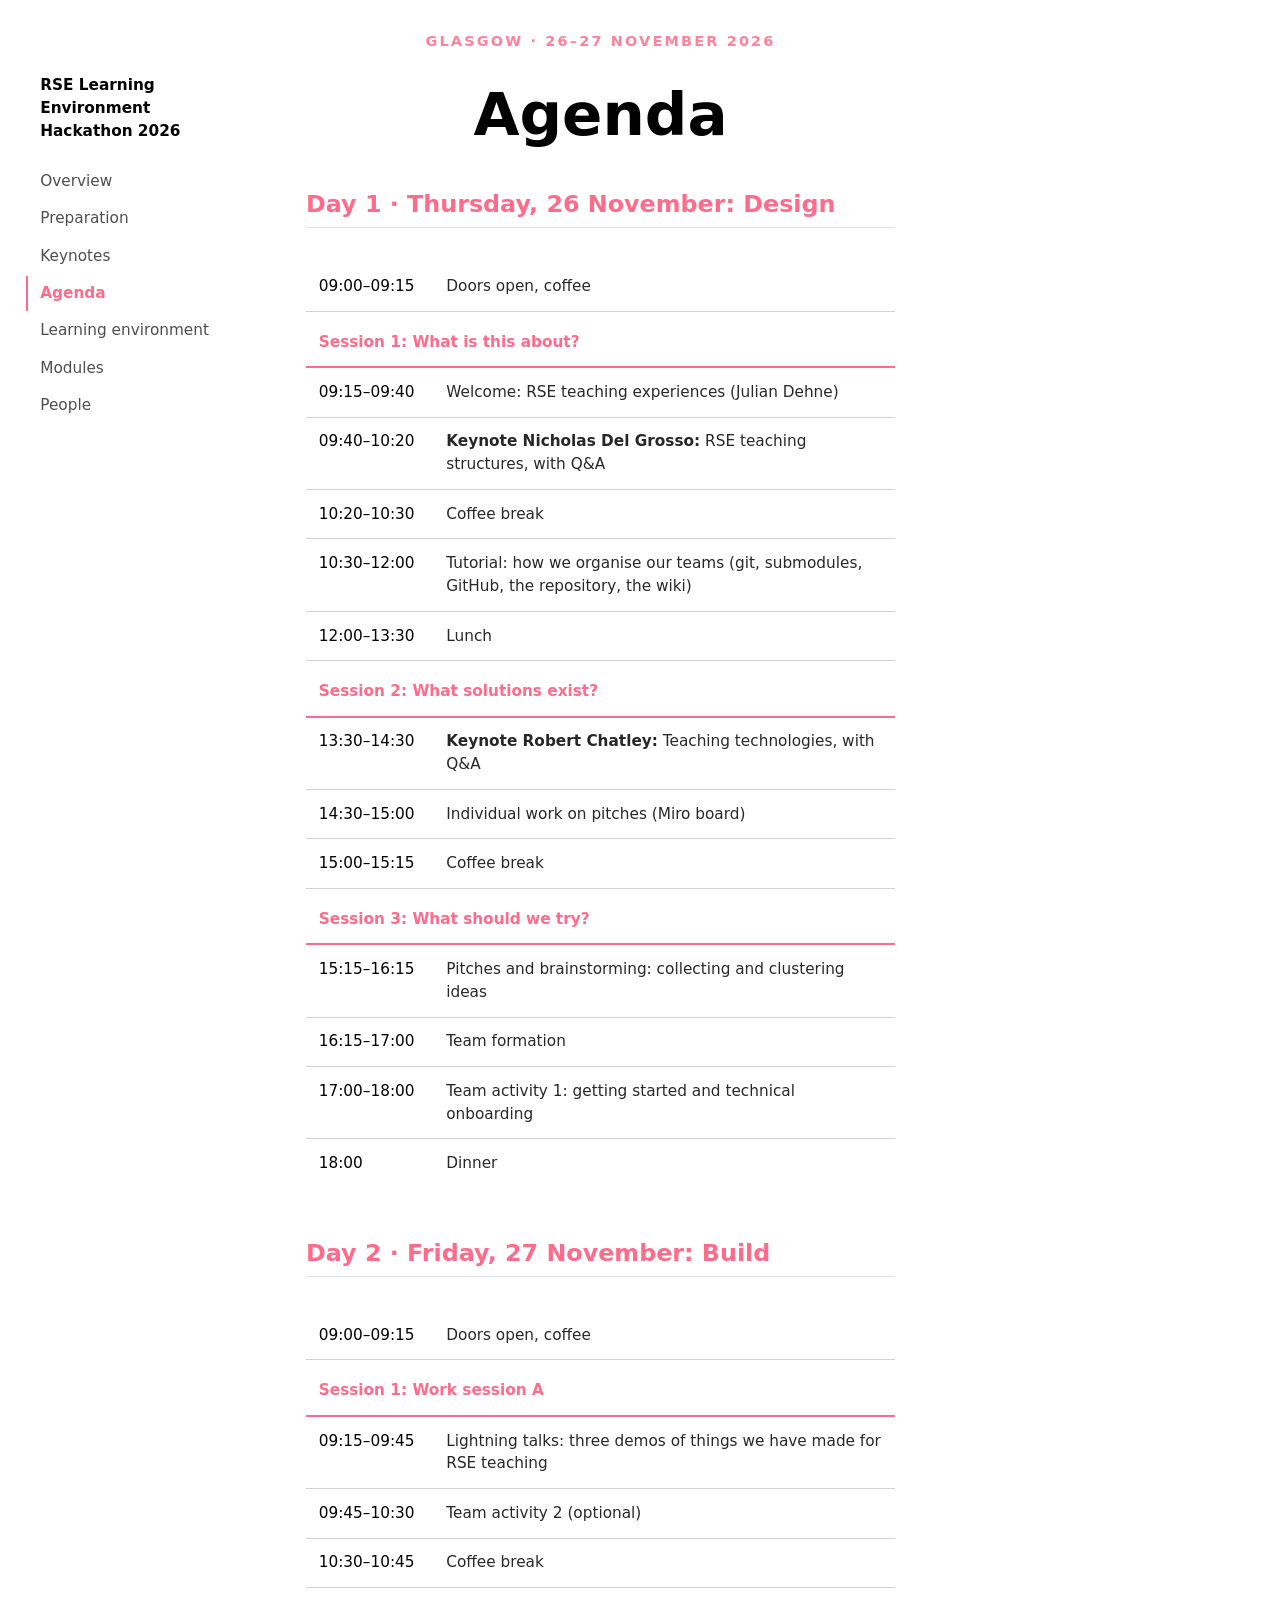
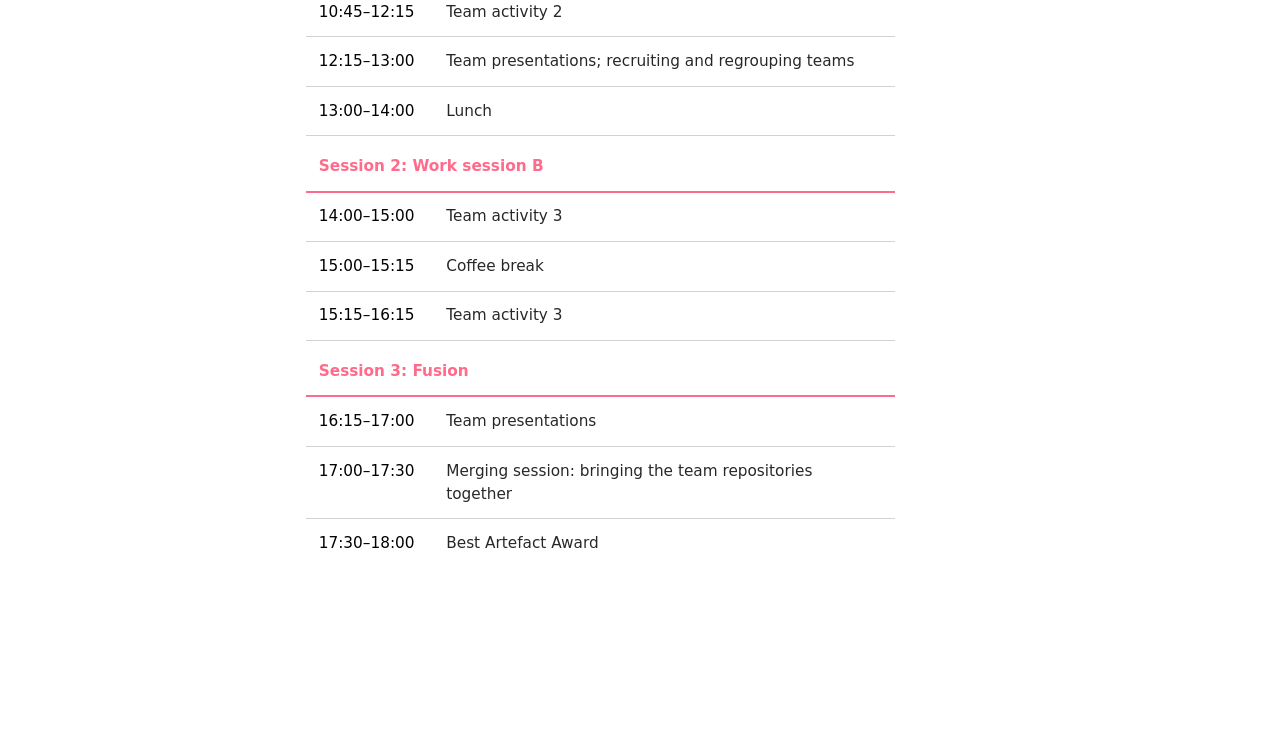
==== commit e32dc23c: "Built site for gh-pages" ====
--- a/agenda.html
+++ b/agenda.html
@@ -7,7 +7,7 @@
 <meta name="viewport" content="width=device-width, initial-scale=1.0, user-scalable=yes">
 
 
-<title>Agenda · RSE Hackathon 2026 – RSE Hackathon 2026</title>
+<title>Agenda · RSE Learning Environment Hackathon 2026 – RSE Learning Environment Hackathon 2026</title>
 <style>
 /* Default styles provided by pandoc.
 ** See https://pandoc.org/MANUAL.html#variables-for-html for config info.
@@ -88,7 +88,7 @@
 <!-- main -->
 <main class="content column-page" id="quarto-document-content" tabindex="-1"><header id="title-block-header" class="quarto-title-block"></header>
 <nav class="site-nav" aria-label="Site">
-  <a class="site-nav-title" href="index.html">RSE Hackathon 2026</a>
+  <a class="site-nav-title" href="index.html">RSE Learning Environment Hackathon 2026</a>
   <a href="index.html">Overview</a>
   <a href="preparation.html">Preparation</a>
   <a href="keynotes.html">Keynotes</a>
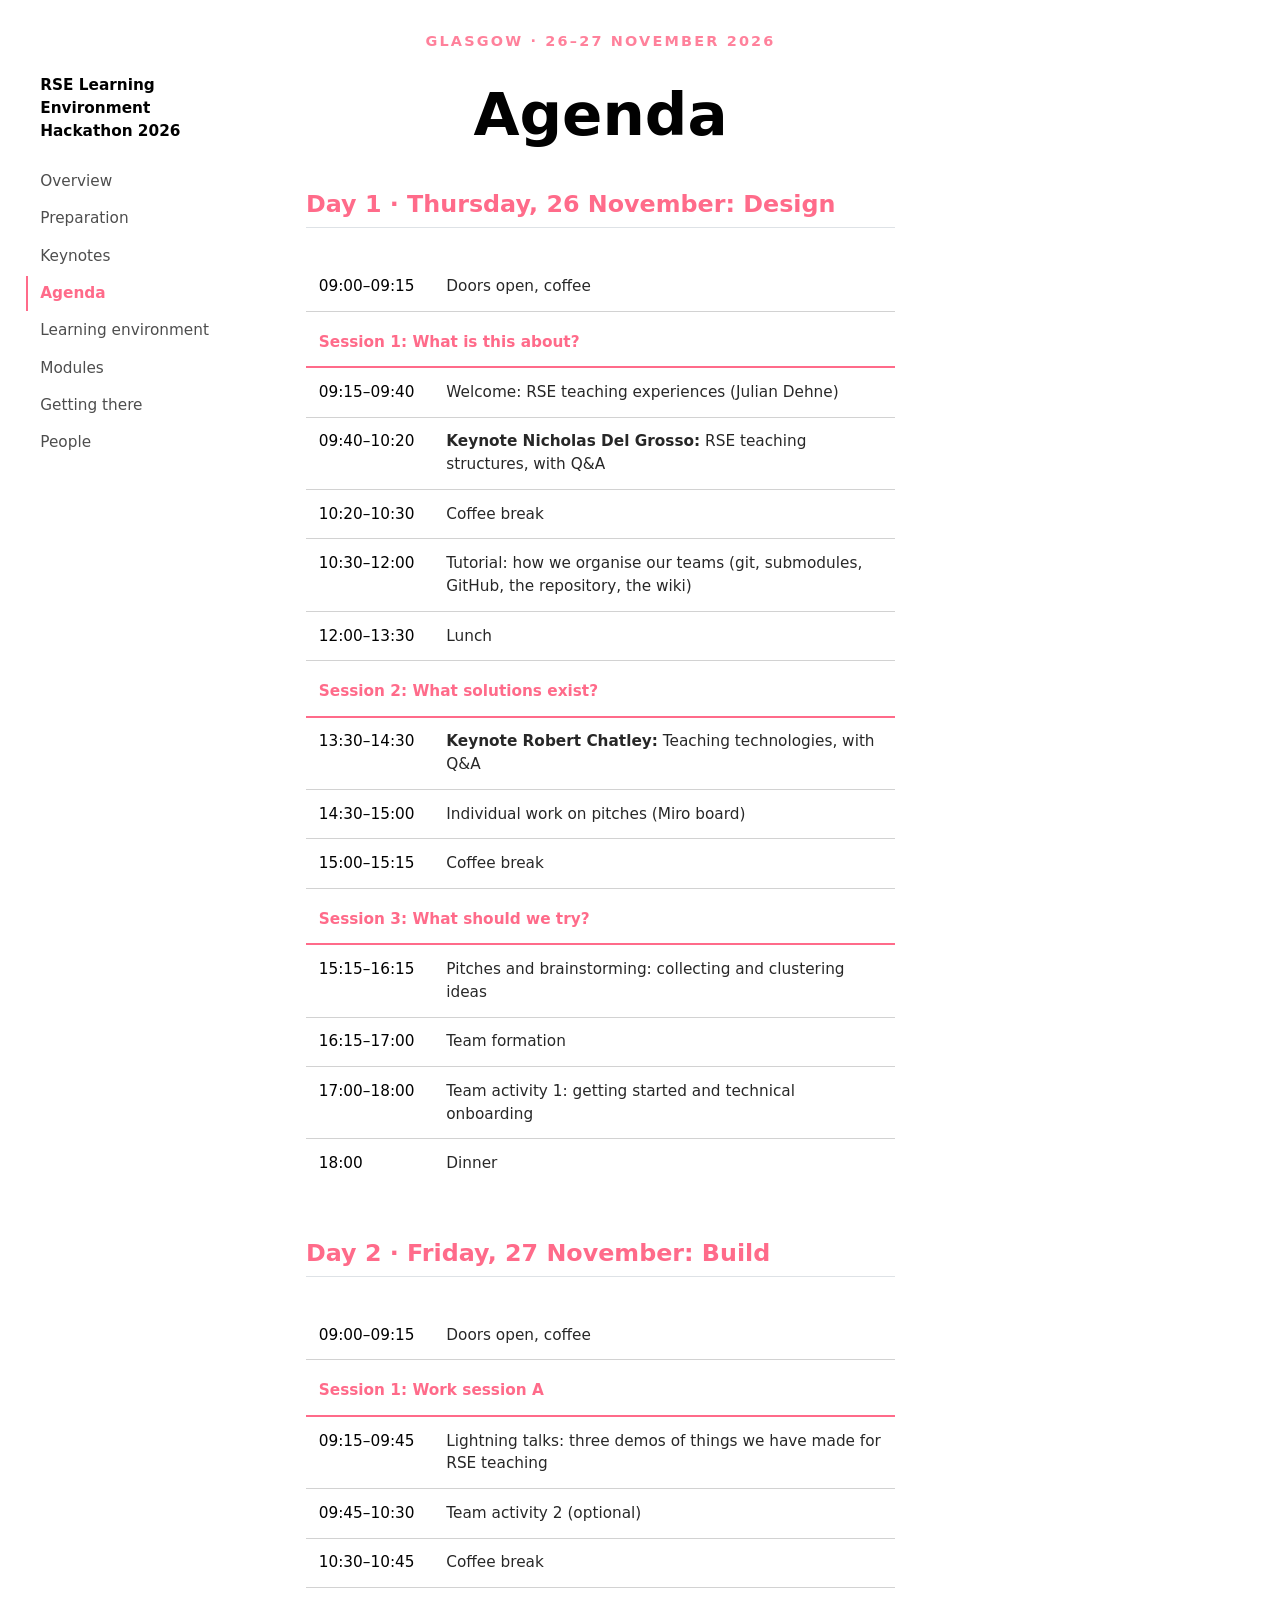
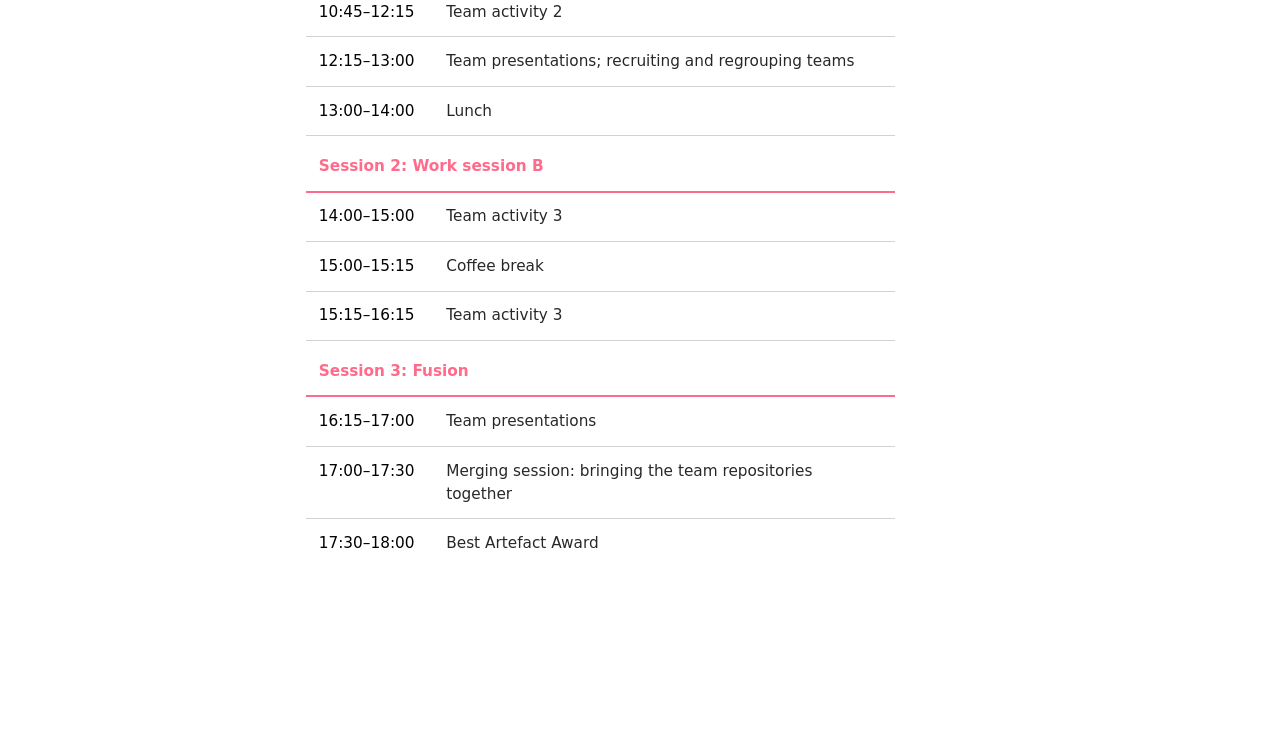
==== commit 4c8247cc: "Built site for gh-pages" ====
--- a/agenda.html
+++ b/agenda.html
@@ -45,7 +45,7 @@
 <link href="site_libs/quarto-html/quarto-syntax-highlighting-63b5708e65d6cd79cd7618c58d0c21e7.css" rel="stylesheet" id="quarto-text-highlighting-styles">
 <script src="site_libs/bootstrap/bootstrap.min.js"></script>
 <link href="site_libs/bootstrap/bootstrap-icons.css" rel="stylesheet">
-<link href="site_libs/bootstrap/bootstrap-b31edfc7eb3f71ba095beb92e9e1808b.min.css" rel="stylesheet" append-hash="true" id="quarto-bootstrap" data-mode="light">
+<link href="site_libs/bootstrap/bootstrap-12a91eb29759e77b7e5ced3b2b7984eb.min.css" rel="stylesheet" append-hash="true" id="quarto-bootstrap" data-mode="light">
 <script id="quarto-search-options" type="application/json">{
   "location": "sidebar",
   "copy-button": false,
@@ -95,6 +95,7 @@
   <a href="agenda.html">Agenda</a>
   <a href="learning-environment.html">Learning environment</a>
   <a href="modules.html">Modules</a>
+  <a href="getting-there.html">Getting there</a>
   <a href="contacts.html">People</a>
 </nav>
 <script>
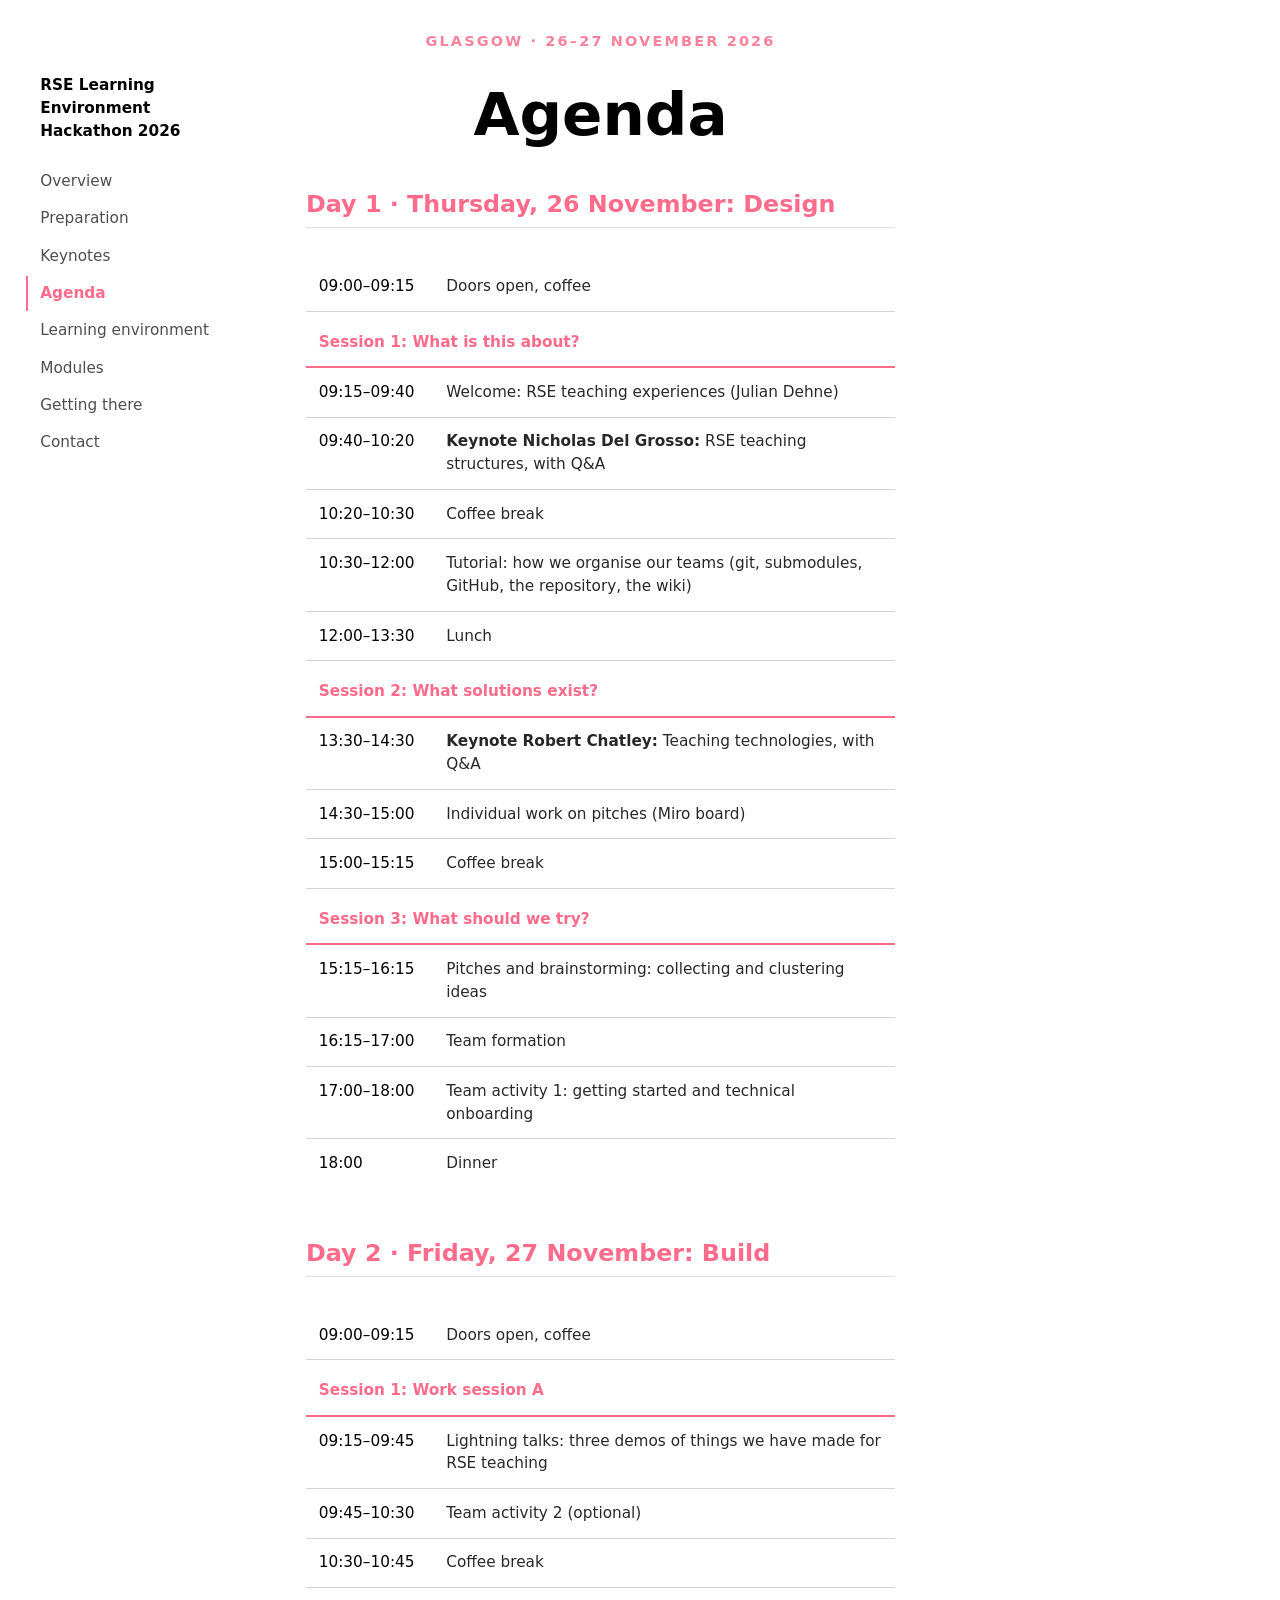
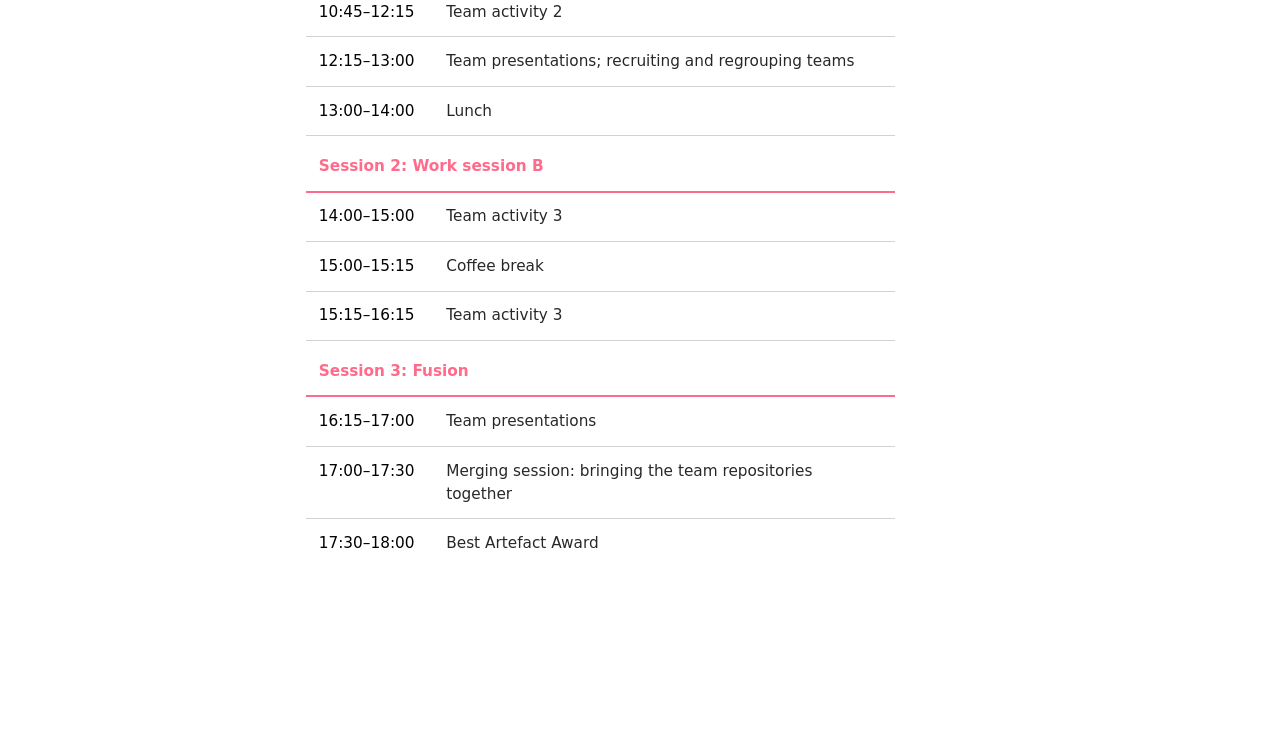
==== commit d370ce0f: "Built site for gh-pages" ====
--- a/agenda.html
+++ b/agenda.html
@@ -45,7 +45,7 @@
 <link href="site_libs/quarto-html/quarto-syntax-highlighting-63b5708e65d6cd79cd7618c58d0c21e7.css" rel="stylesheet" id="quarto-text-highlighting-styles">
 <script src="site_libs/bootstrap/bootstrap.min.js"></script>
 <link href="site_libs/bootstrap/bootstrap-icons.css" rel="stylesheet">
-<link href="site_libs/bootstrap/bootstrap-12a91eb29759e77b7e5ced3b2b7984eb.min.css" rel="stylesheet" append-hash="true" id="quarto-bootstrap" data-mode="light">
+<link href="site_libs/bootstrap/bootstrap-49ae317fcdc1ec168ae28e3f59788e2d.min.css" rel="stylesheet" append-hash="true" id="quarto-bootstrap" data-mode="light">
 <script id="quarto-search-options" type="application/json">{
   "location": "sidebar",
   "copy-button": false,
@@ -96,7 +96,7 @@
   <a href="learning-environment.html">Learning environment</a>
   <a href="modules.html">Modules</a>
   <a href="getting-there.html">Getting there</a>
-  <a href="contacts.html">People</a>
+  <a href="contacts.html">Contact</a>
 </nav>
 <script>
 (function () {
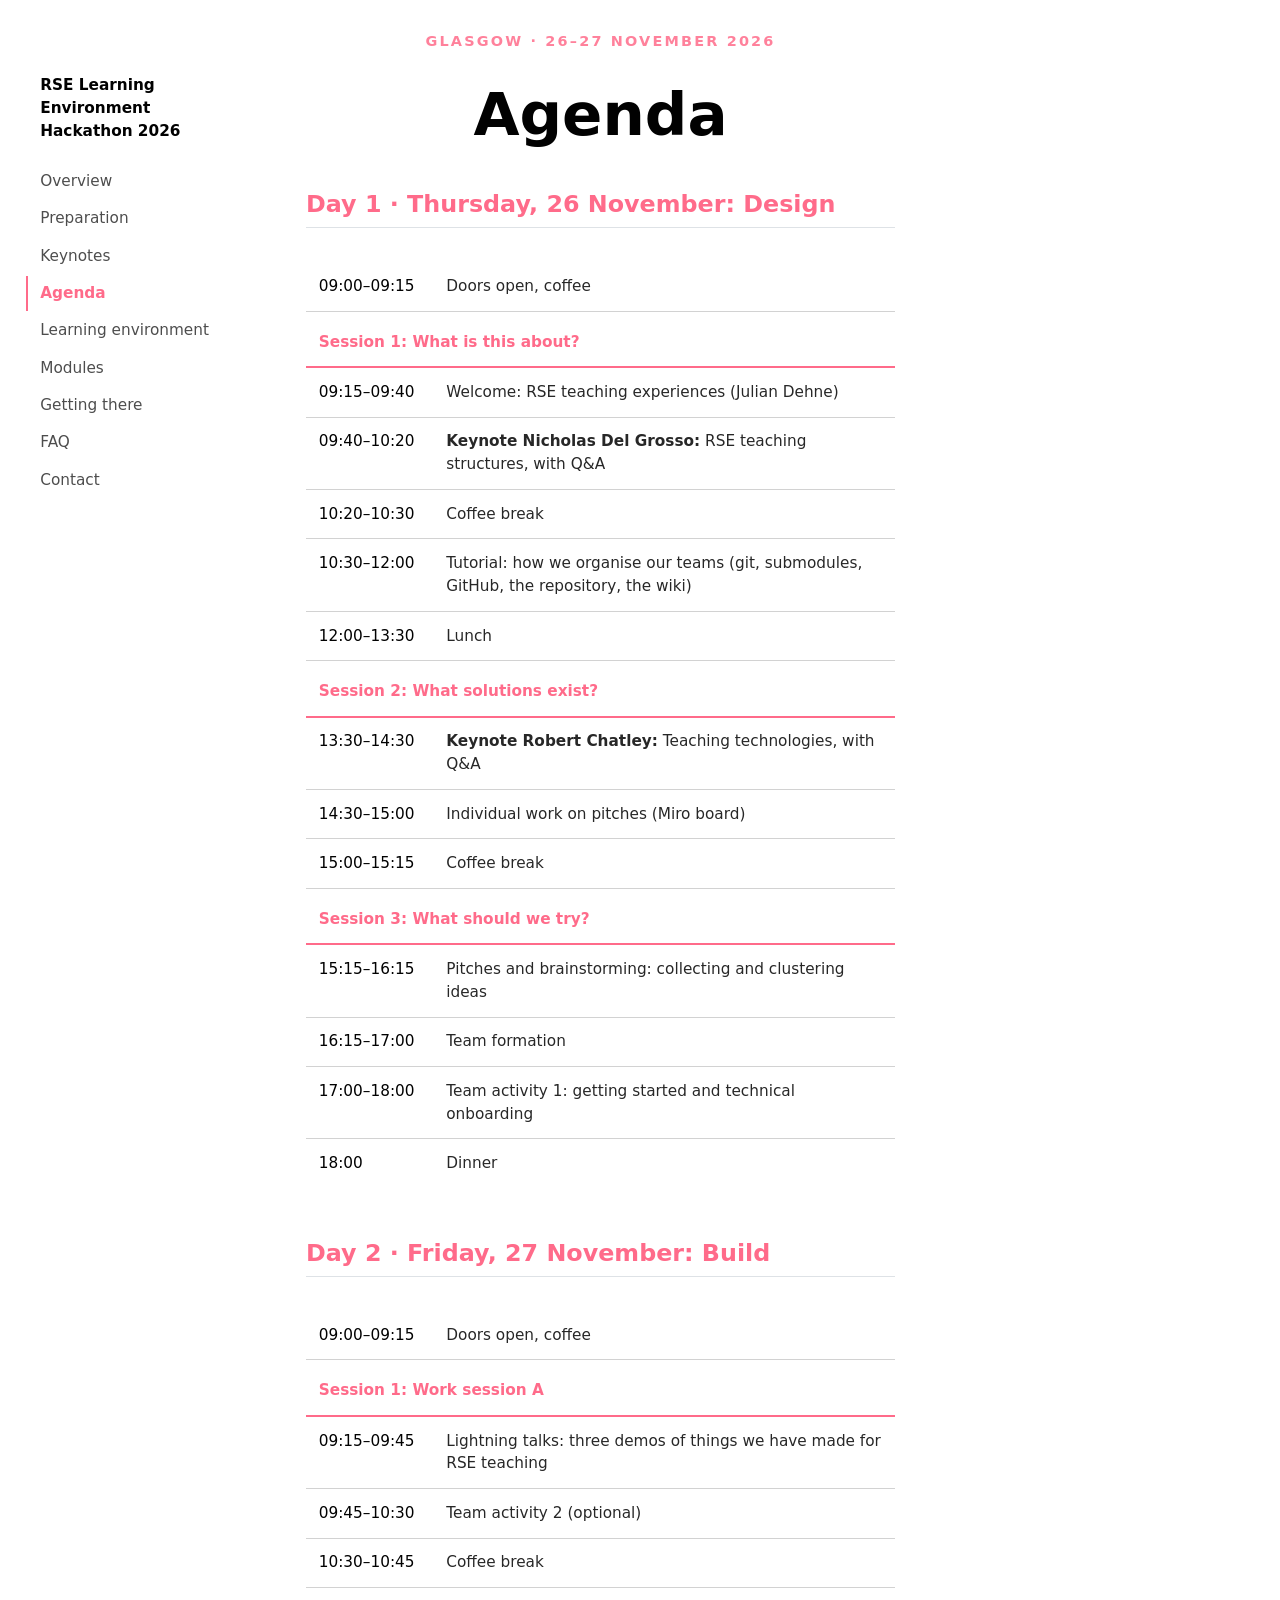
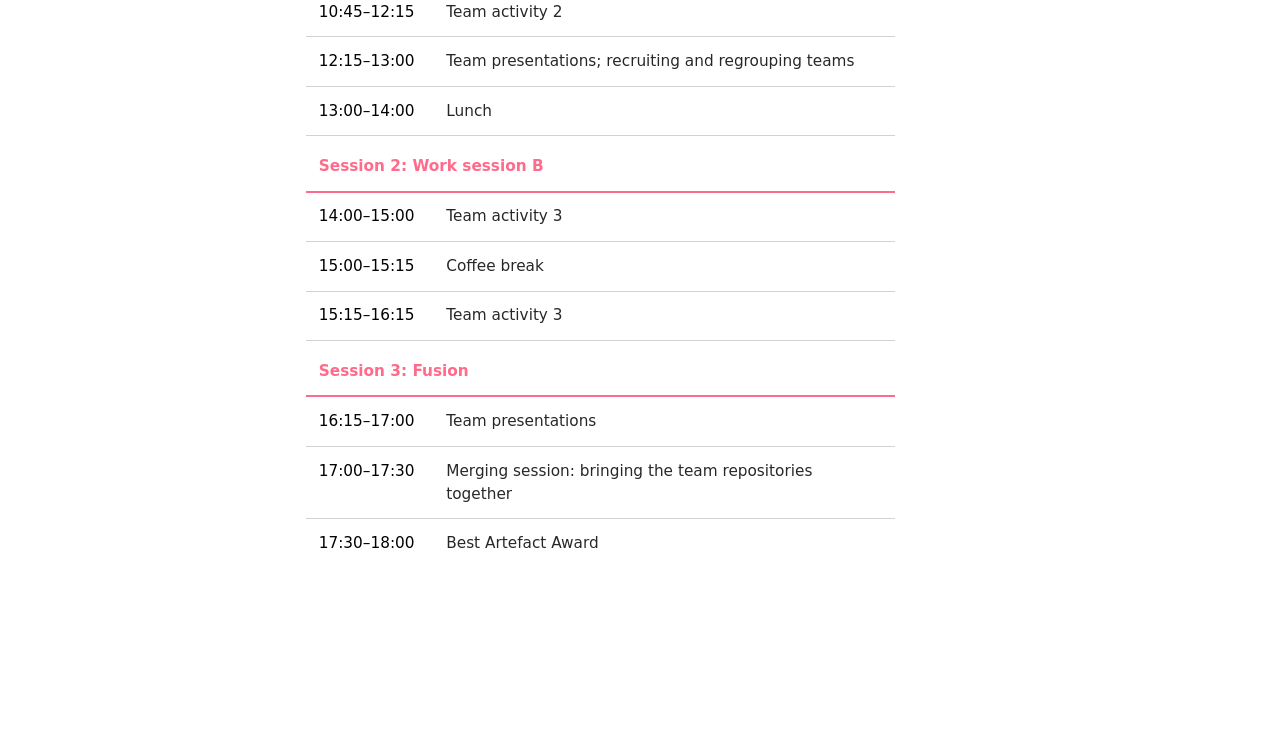
==== commit 87905ee9: "Built site for gh-pages" ====
--- a/agenda.html
+++ b/agenda.html
@@ -45,7 +45,7 @@
 <link href="site_libs/quarto-html/quarto-syntax-highlighting-63b5708e65d6cd79cd7618c58d0c21e7.css" rel="stylesheet" id="quarto-text-highlighting-styles">
 <script src="site_libs/bootstrap/bootstrap.min.js"></script>
 <link href="site_libs/bootstrap/bootstrap-icons.css" rel="stylesheet">
-<link href="site_libs/bootstrap/bootstrap-49ae317fcdc1ec168ae28e3f59788e2d.min.css" rel="stylesheet" append-hash="true" id="quarto-bootstrap" data-mode="light">
+<link href="site_libs/bootstrap/bootstrap-d07a517bdd943e4184aab1c4c53f1cff.min.css" rel="stylesheet" append-hash="true" id="quarto-bootstrap" data-mode="light">
 <script id="quarto-search-options" type="application/json">{
   "location": "sidebar",
   "copy-button": false,
@@ -96,6 +96,7 @@
   <a href="learning-environment.html">Learning environment</a>
   <a href="modules.html">Modules</a>
   <a href="getting-there.html">Getting there</a>
+  <a href="https://github.com/juliandehne/rse_learning_environment/wiki/Glasgow-Hackathon-FAQ" target="_blank" rel="noopener">FAQ</a>
   <a href="contacts.html">Contact</a>
 </nav>
 <script>
